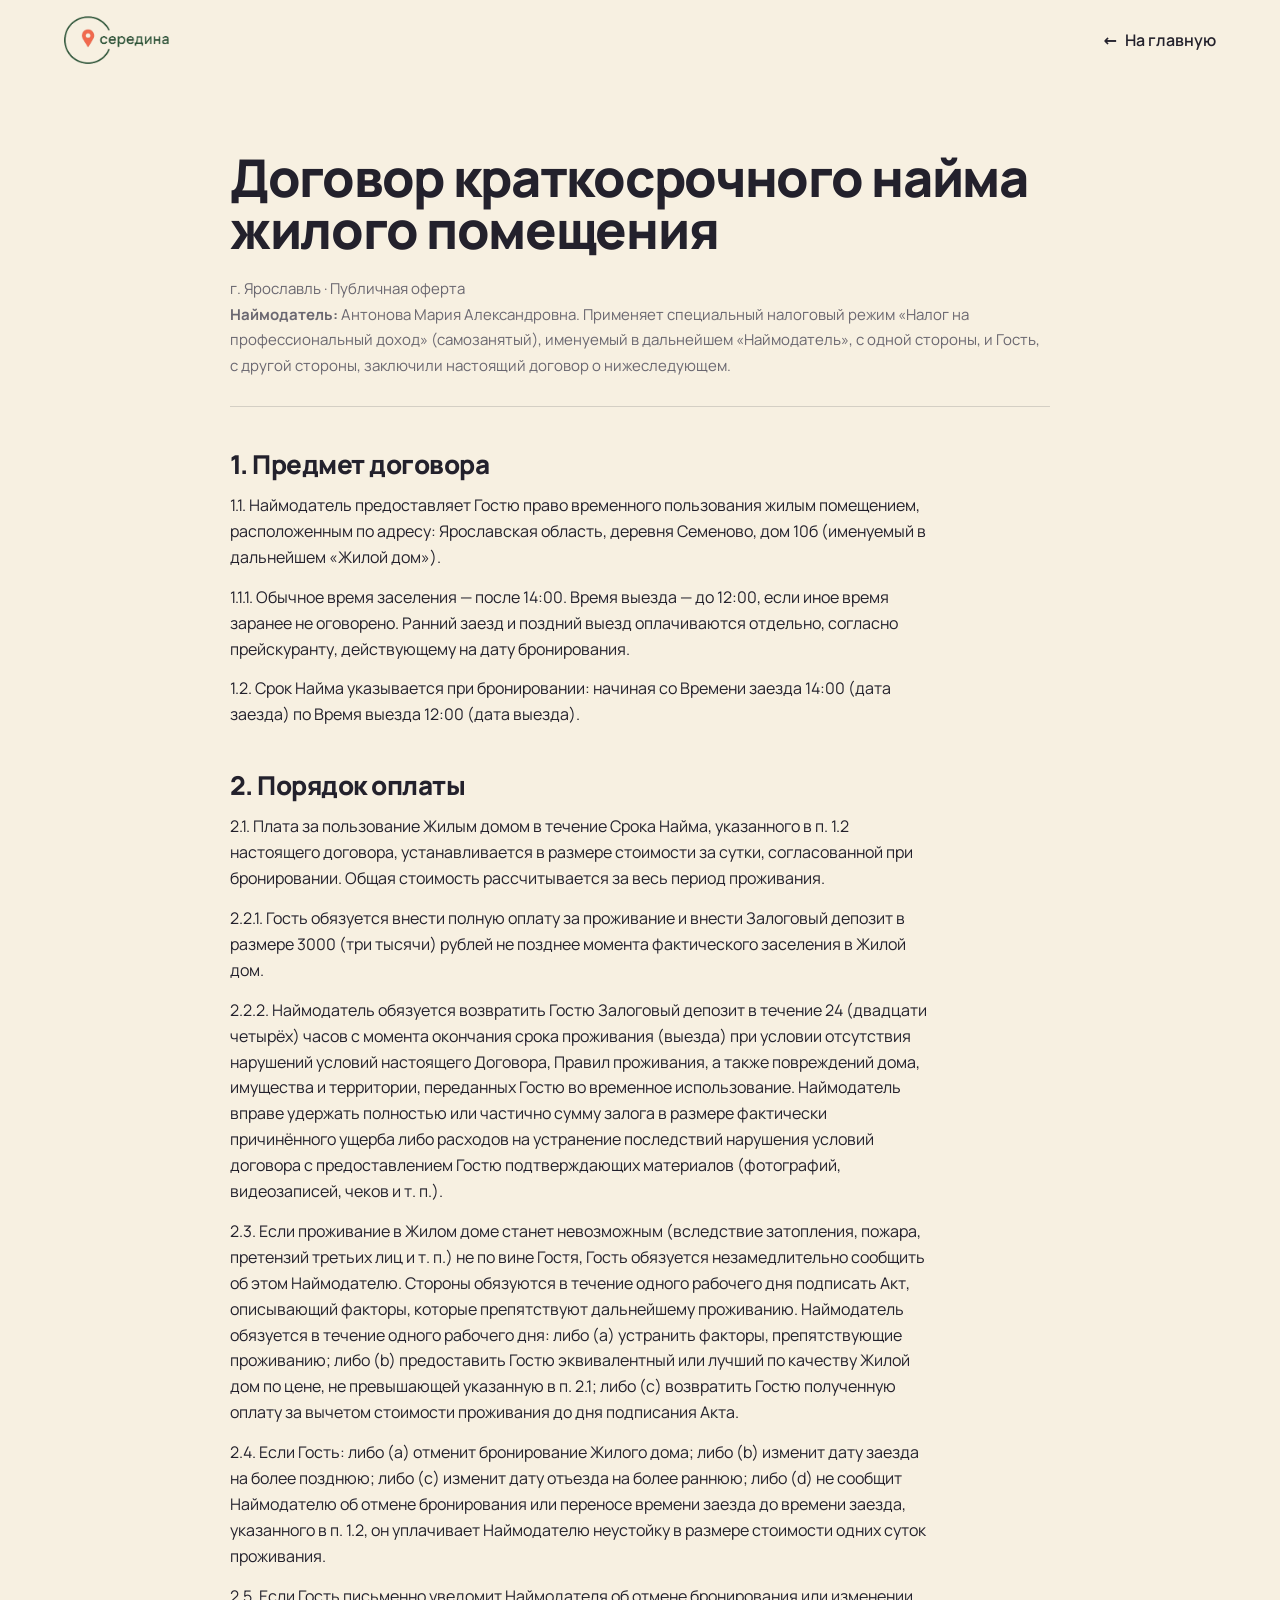
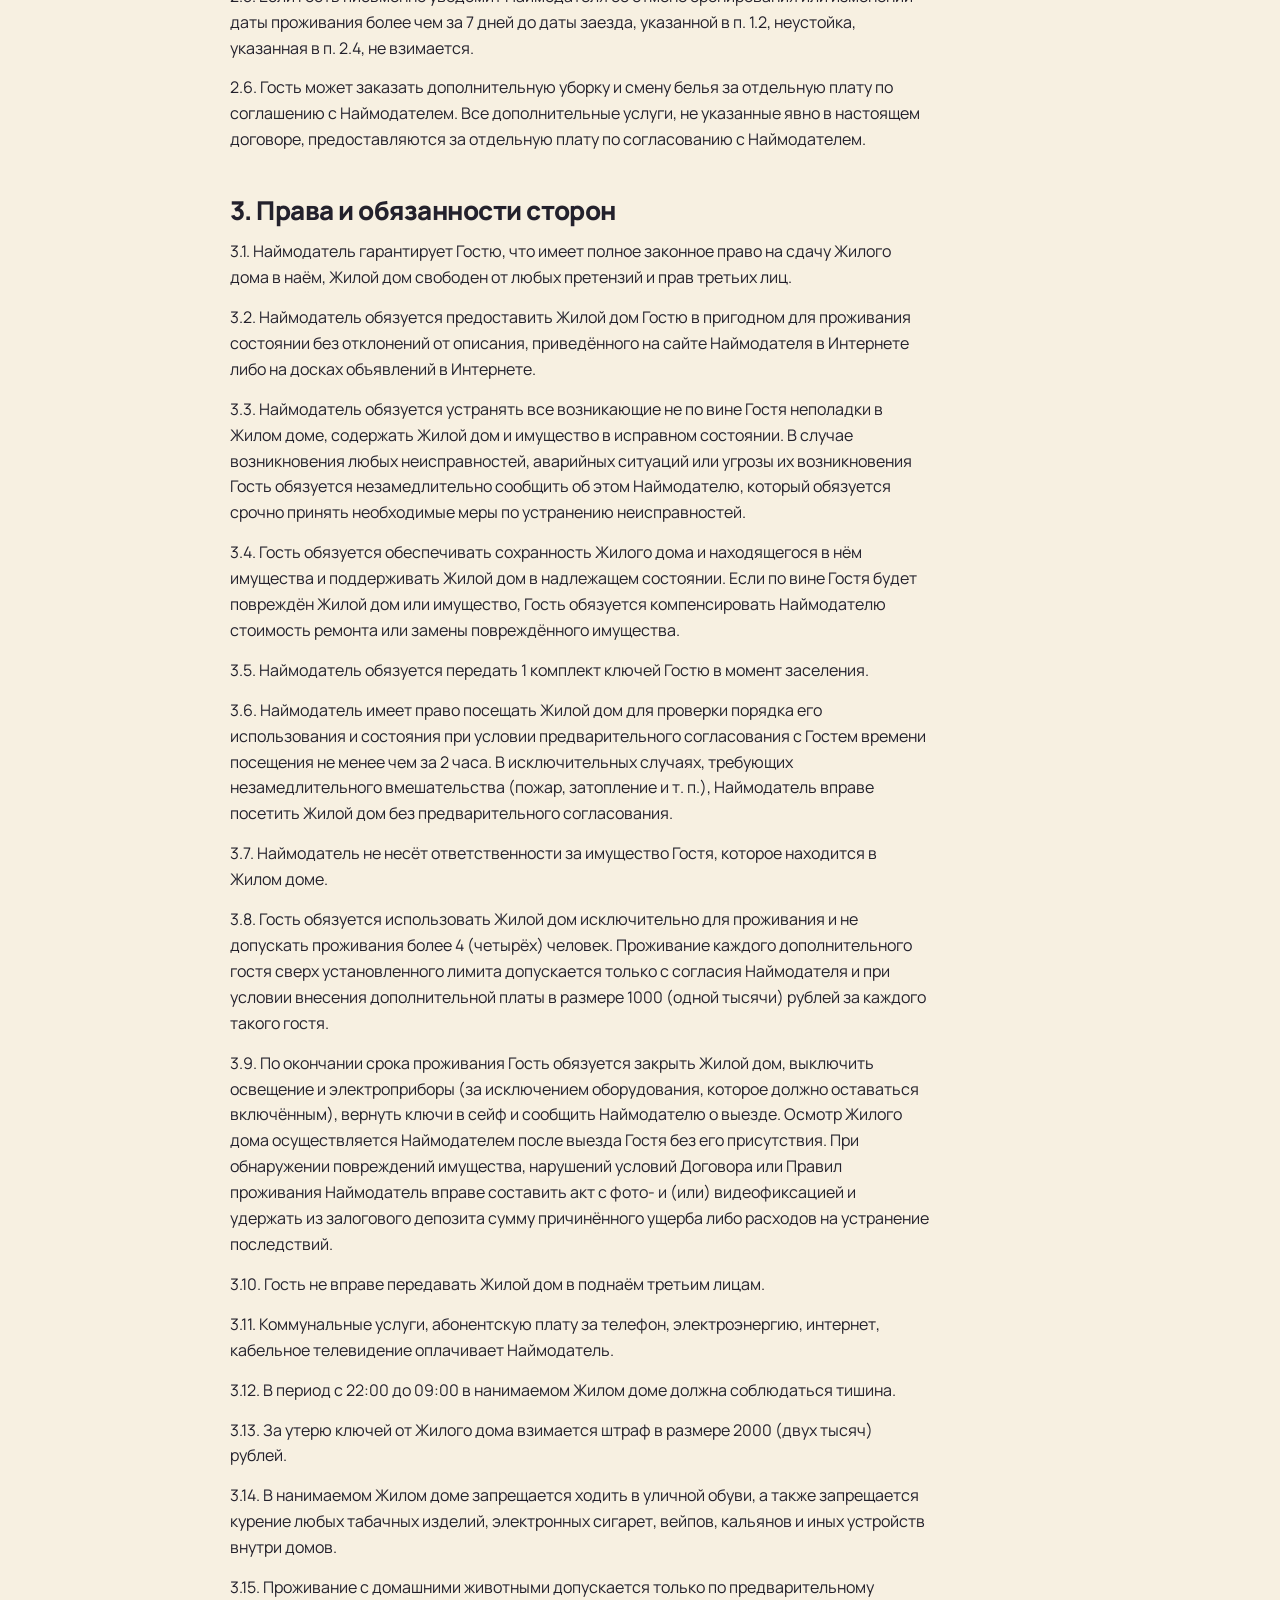
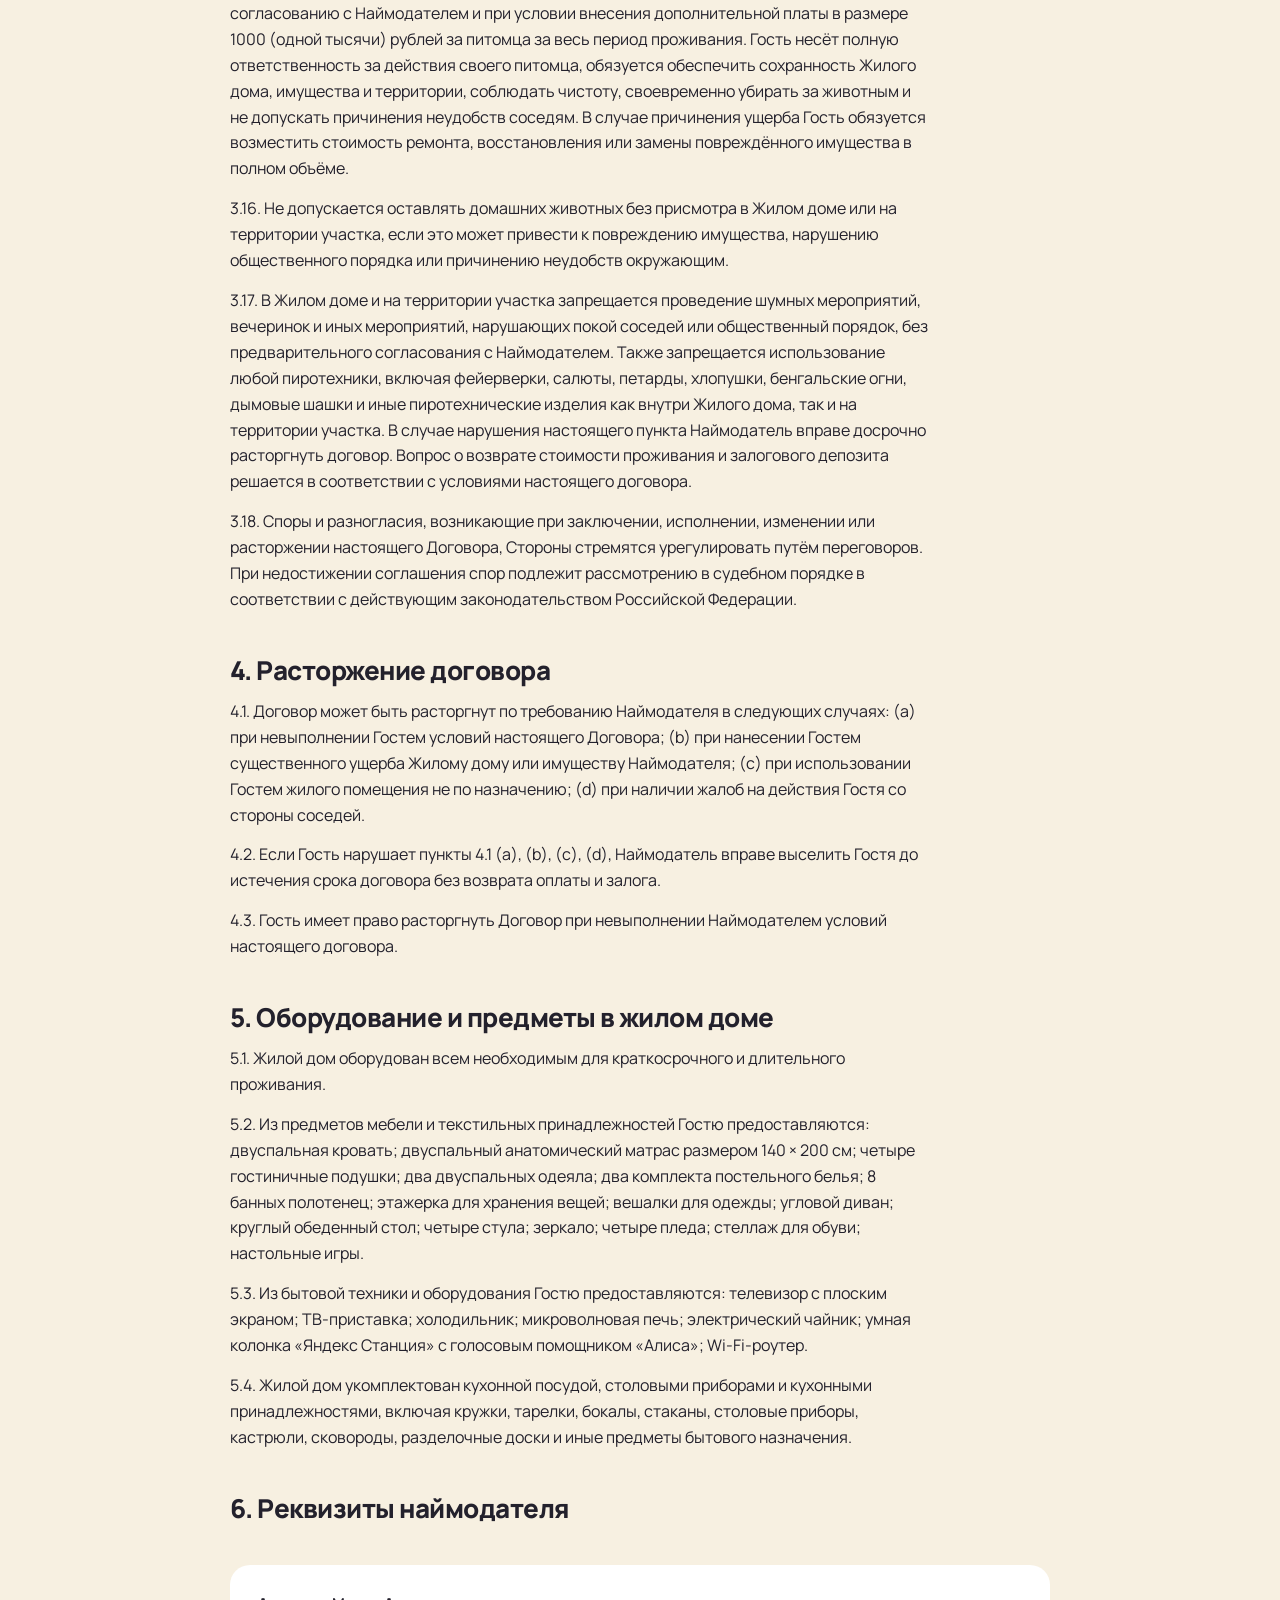
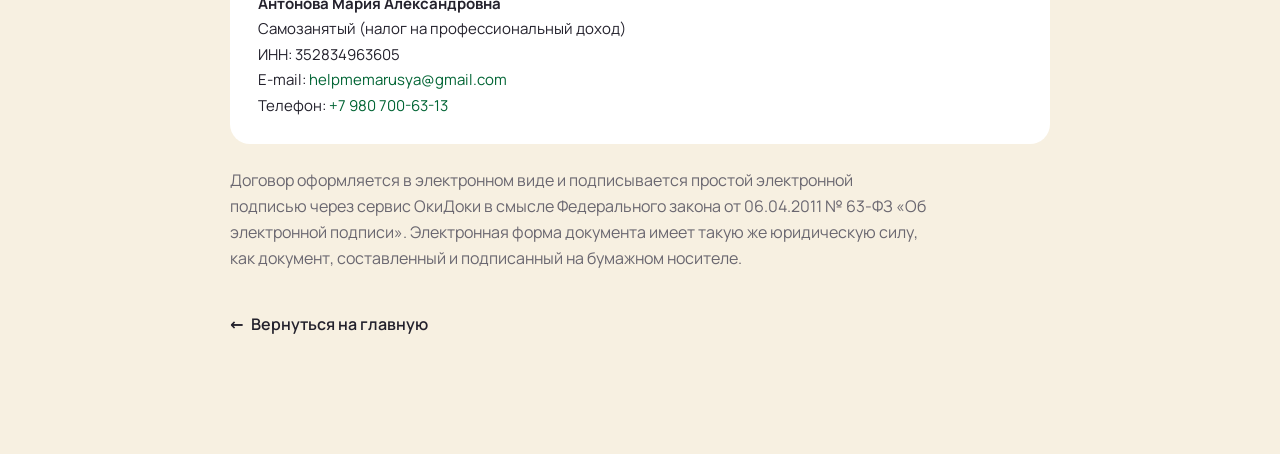
==== oferta.html @ 304ade1e "Новогодний раздел + осенние фото (ветка, без деплоя) - section#novyi-god после #territoriya: гирлянд" ====
<!doctype html>
<html lang="ru">
<head>
<meta charset="utf-8">
<meta name="viewport" content="width=device-width, initial-scale=1">
<title>Договор оферты — Середина</title>
<meta name="description" content="Договор краткосрочного найма жилого помещения «Середина», деревня Семёново.">
<link rel="canonical" href="https://seredina76.ru/oferta.html">
<meta property="og:type" content="website">
<meta property="og:site_name" content="Середина">
<meta property="og:title" content="Договор оферты — Середина">
<meta property="og:description" content="Договор краткосрочного найма жилого помещения «Середина», деревня Семёново.">
<meta property="og:url" content="https://seredina76.ru/oferta.html">
<meta property="og:image" content="https://seredina76.ru/assets/og-cover.jpg">
<meta property="og:image:width" content="1200">
<meta property="og:image:height" content="630">
<link rel="icon" href="assets/logos/logo.png">
<link rel="stylesheet" href="site.css?v=19">
<style>
  .doc-header{position:sticky;top:0;z-index:20;background:rgba(247,240,225,.86);backdrop-filter:blur(10px);-webkit-backdrop-filter:blur(10px)}
  .doc-header .nav{padding:16px 0}
  .doc-header .logo{height:48px;width:auto}
  .doc-wrap{max-width:820px;margin:0 auto;padding:clamp(32px,6vw,72px) 0 clamp(64px,8vw,110px)}
  .doc h1{font-size:clamp(30px,4.4vw,52px);margin-bottom:20px}
  .doc .doc-meta{font-size:15px;color:var(--charcoal-soft);line-height:1.7;margin-bottom:40px;padding-bottom:28px;border-bottom:1px solid var(--line)}
  .doc h2{font-family:var(--font-head);font-weight:800;font-size:clamp(20px,2.2vw,26px);letter-spacing:-.02em;margin:44px 0 16px}
  .doc p{font-size:16px;line-height:1.62;color:var(--charcoal);margin-bottom:14px;max-width:70ch}
  .doc p.i{color:var(--charcoal-soft)}
  .doc .req{margin-top:44px;padding:26px 28px;background:var(--snow);border-radius:var(--r-card);font-size:15px;line-height:1.7}
  .doc .req b{font-weight:700}
  .back{display:inline-flex;align-items:center;gap:8px;font-weight:600;color:var(--charcoal)}
</style>
<!-- Yandex.Metrika counter -->
<script type="text/javascript">
    (function(m,e,t,r,i,k,a){
        m[i]=m[i]||function(){(m[i].a=m[i].a||[]).push(arguments)};
        m[i].l=1*new Date();
        for (var j = 0; j < document.scripts.length; j++) {if (document.scripts[j].src === r) { return; }}
        k=e.createElement(t),a=e.getElementsByTagName(t)[0],k.async=1,k.src=r,a.parentNode.insertBefore(k,a)
    })(window, document,'script','https://mc.yandex.ru/metrika/tag.js?id=111608312', 'ym');

    ym(111608312, 'init', {ssr:true, webvisor:true, clickmap:true, ecommerce:"dataLayer", referrer: document.referrer, url: location.href, accurateTrackBounce:true, trackLinks:true});
</script>
<noscript><div><img src="https://mc.yandex.ru/watch/111608312" style="position:absolute; left:-9999px;" alt=""></div></noscript>
<!-- /Yandex.Metrika counter -->
</head>
<body>

<header class="doc-header">
  <div class="container">
    <nav class="nav">
      <a href="index.html" aria-label="Середина"><img class="logo" src="assets/logos/logo-mark.png" alt="Середина"></a>
      <a class="back" href="index.html"><span aria-hidden="true">←</span> На главную</a>
    </nav>
  </div>
</header>

<main class="container">
  <article class="doc doc-wrap">
    <h1>Договор краткосрочного найма жилого помещения</h1>
    <div class="doc-meta">
      г. Ярославль · Публичная оферта<br>
      <b>Наймодатель:</b> Антонова Мария Александровна. Применяет специальный налоговый режим «Налог на профессиональный доход» (самозанятый), именуемый в дальнейшем «Наймодатель», с одной стороны, и Гость, с другой стороны, заключили настоящий договор о нижеследующем.
    </div>

    <h2>1. Предмет договора</h2>
    <p>1.1. Наймодатель предоставляет Гостю право временного пользования жилым помещением, расположенным по адресу: Ярославская область, деревня Семеново, дом 10б (именуемый в дальнейшем «Жилой дом»).</p>
    <p>1.1.1. Обычное время заселения — после 14:00. Время выезда — до 12:00, если иное время заранее не оговорено. Ранний заезд и поздний выезд оплачиваются отдельно, согласно прейскуранту, действующему на дату бронирования.</p>
    <p>1.2. Срок Найма указывается при бронировании: начиная со Времени заезда 14:00 (дата заезда) по Время выезда 12:00 (дата выезда).</p>

    <h2>2. Порядок оплаты</h2>
    <p>2.1. Плата за пользование Жилым домом в течение Срока Найма, указанного в п. 1.2 настоящего договора, устанавливается в размере стоимости за сутки, согласованной при бронировании. Общая стоимость рассчитывается за весь период проживания.</p>
    <p>2.2.1. Гость обязуется внести полную оплату за проживание и внести Залоговый депозит в размере 3000 (три тысячи) рублей не позднее момента фактического заселения в Жилой дом.</p>
    <p>2.2.2. Наймодатель обязуется возвратить Гостю Залоговый депозит в течение 24 (двадцати четырёх) часов с момента окончания срока проживания (выезда) при условии отсутствия нарушений условий настоящего Договора, Правил проживания, а также повреждений дома, имущества и территории, переданных Гостю во временное использование. Наймодатель вправе удержать полностью или частично сумму залога в размере фактически причинённого ущерба либо расходов на устранение последствий нарушения условий договора с предоставлением Гостю подтверждающих материалов (фотографий, видеозаписей, чеков и т. п.).</p>
    <p>2.3. Если проживание в Жилом доме станет невозможным (вследствие затопления, пожара, претензий третьих лиц и т. п.) не по вине Гостя, Гость обязуется незамедлительно сообщить об этом Наймодателю. Стороны обязуются в течение одного рабочего дня подписать Акт, описывающий факторы, которые препятствуют дальнейшему проживанию. Наймодатель обязуется в течение одного рабочего дня: либо (a) устранить факторы, препятствующие проживанию; либо (b) предоставить Гостю эквивалентный или лучший по качеству Жилой дом по цене, не превышающей указанную в п. 2.1; либо (c) возвратить Гостю полученную оплату за вычетом стоимости проживания до дня подписания Акта.</p>
    <p>2.4. Если Гость: либо (a) отменит бронирование Жилого дома; либо (b) изменит дату заезда на более позднюю; либо (c) изменит дату отъезда на более раннюю; либо (d) не сообщит Наймодателю об отмене бронирования или переносе времени заезда до времени заезда, указанного в п. 1.2, он уплачивает Наймодателю неустойку в размере стоимости одних суток проживания.</p>
    <p>2.5. Если Гость письменно уведомит Наймодателя об отмене бронирования или изменении даты проживания более чем за 7 дней до даты заезда, указанной в п. 1.2, неустойка, указанная в п. 2.4, не взимается.</p>
    <p>2.6. Гость может заказать дополнительную уборку и смену белья за отдельную плату по соглашению с Наймодателем. Все дополнительные услуги, не указанные явно в настоящем договоре, предоставляются за отдельную плату по согласованию с Наймодателем.</p>

    <h2>3. Права и обязанности сторон</h2>
    <p>3.1. Наймодатель гарантирует Гостю, что имеет полное законное право на сдачу Жилого дома в наём, Жилой дом свободен от любых претензий и прав третьих лиц.</p>
    <p>3.2. Наймодатель обязуется предоставить Жилой дом Гостю в пригодном для проживания состоянии без отклонений от описания, приведённого на сайте Наймодателя в Интернете либо на досках объявлений в Интернете.</p>
    <p>3.3. Наймодатель обязуется устранять все возникающие не по вине Гостя неполадки в Жилом доме, содержать Жилой дом и имущество в исправном состоянии. В случае возникновения любых неисправностей, аварийных ситуаций или угрозы их возникновения Гость обязуется незамедлительно сообщить об этом Наймодателю, который обязуется срочно принять необходимые меры по устранению неисправностей.</p>
    <p>3.4. Гость обязуется обеспечивать сохранность Жилого дома и находящегося в нём имущества и поддерживать Жилой дом в надлежащем состоянии. Если по вине Гостя будет повреждён Жилой дом или имущество, Гость обязуется компенсировать Наймодателю стоимость ремонта или замены повреждённого имущества.</p>
    <p>3.5. Наймодатель обязуется передать 1 комплект ключей Гостю в момент заселения.</p>
    <p>3.6. Наймодатель имеет право посещать Жилой дом для проверки порядка его использования и состояния при условии предварительного согласования с Гостем времени посещения не менее чем за 2 часа. В исключительных случаях, требующих незамедлительного вмешательства (пожар, затопление и т. п.), Наймодатель вправе посетить Жилой дом без предварительного согласования.</p>
    <p>3.7. Наймодатель не несёт ответственности за имущество Гостя, которое находится в Жилом доме.</p>
    <p>3.8. Гость обязуется использовать Жилой дом исключительно для проживания и не допускать проживания более 4 (четырёх) человек. Проживание каждого дополнительного гостя сверх установленного лимита допускается только с согласия Наймодателя и при условии внесения дополнительной платы в размере 1000 (одной тысячи) рублей за каждого такого гостя.</p>
    <p>3.9. По окончании срока проживания Гость обязуется закрыть Жилой дом, выключить освещение и электроприборы (за исключением оборудования, которое должно оставаться включённым), вернуть ключи в сейф и сообщить Наймодателю о выезде. Осмотр Жилого дома осуществляется Наймодателем после выезда Гостя без его присутствия. При обнаружении повреждений имущества, нарушений условий Договора или Правил проживания Наймодатель вправе составить акт с фото- и (или) видеофиксацией и удержать из залогового депозита сумму причинённого ущерба либо расходов на устранение последствий.</p>
    <p>3.10. Гость не вправе передавать Жилой дом в поднаём третьим лицам.</p>
    <p>3.11. Коммунальные услуги, абонентскую плату за телефон, электроэнергию, интернет, кабельное телевидение оплачивает Наймодатель.</p>
    <p>3.12. В период с 22:00 до 09:00 в нанимаемом Жилом доме должна соблюдаться тишина.</p>
    <p>3.13. За утерю ключей от Жилого дома взимается штраф в размере 2000 (двух тысяч) рублей.</p>
    <p>3.14. В нанимаемом Жилом доме запрещается ходить в уличной обуви, а также запрещается курение любых табачных изделий, электронных сигарет, вейпов, кальянов и иных устройств внутри домов.</p>
    <p>3.15. Проживание с домашними животными допускается только по предварительному согласованию с Наймодателем и при условии внесения дополнительной платы в размере 1000 (одной тысячи) рублей за питомца за весь период проживания. Гость несёт полную ответственность за действия своего питомца, обязуется обеспечить сохранность Жилого дома, имущества и территории, соблюдать чистоту, своевременно убирать за животным и не допускать причинения неудобств соседям. В случае причинения ущерба Гость обязуется возместить стоимость ремонта, восстановления или замены повреждённого имущества в полном объёме.</p>
    <p>3.16. Не допускается оставлять домашних животных без присмотра в Жилом доме или на территории участка, если это может привести к повреждению имущества, нарушению общественного порядка или причинению неудобств окружающим.</p>
    <p>3.17. В Жилом доме и на территории участка запрещается проведение шумных мероприятий, вечеринок и иных мероприятий, нарушающих покой соседей или общественный порядок, без предварительного согласования с Наймодателем. Также запрещается использование любой пиротехники, включая фейерверки, салюты, петарды, хлопушки, бенгальские огни, дымовые шашки и иные пиротехнические изделия как внутри Жилого дома, так и на территории участка. В случае нарушения настоящего пункта Наймодатель вправе досрочно расторгнуть договор. Вопрос о возврате стоимости проживания и залогового депозита решается в соответствии с условиями настоящего договора.</p>
    <p>3.18. Споры и разногласия, возникающие при заключении, исполнении, изменении или расторжении настоящего Договора, Стороны стремятся урегулировать путём переговоров. При недостижении соглашения спор подлежит рассмотрению в судебном порядке в соответствии с действующим законодательством Российской Федерации.</p>

    <h2>4. Расторжение договора</h2>
    <p>4.1. Договор может быть расторгнут по требованию Наймодателя в следующих случаях: (a) при невыполнении Гостем условий настоящего Договора; (b) при нанесении Гостем существенного ущерба Жилому дому или имуществу Наймодателя; (c) при использовании Гостем жилого помещения не по назначению; (d) при наличии жалоб на действия Гостя со стороны соседей.</p>
    <p>4.2. Если Гость нарушает пункты 4.1 (a), (b), (c), (d), Наймодатель вправе выселить Гостя до истечения срока договора без возврата оплаты и залога.</p>
    <p>4.3. Гость имеет право расторгнуть Договор при невыполнении Наймодателем условий настоящего договора.</p>

    <h2>5. Оборудование и предметы в жилом доме</h2>
    <p>5.1. Жилой дом оборудован всем необходимым для краткосрочного и длительного проживания.</p>
    <p>5.2. Из предметов мебели и текстильных принадлежностей Гостю предоставляются: двуспальная кровать; двуспальный анатомический матрас размером 140 × 200 см; четыре гостиничные подушки; два двуспальных одеяла; два комплекта постельного белья; 8 банных полотенец; этажерка для хранения вещей; вешалки для одежды; угловой диван; круглый обеденный стол; четыре стула; зеркало; четыре пледа; стеллаж для обуви; настольные игры.</p>
    <p>5.3. Из бытовой техники и оборудования Гостю предоставляются: телевизор с плоским экраном; ТВ-приставка; холодильник; микроволновая печь; электрический чайник; умная колонка «Яндекс Станция» с голосовым помощником «Алиса»; Wi-Fi-роутер.</p>
    <p>5.4. Жилой дом укомплектован кухонной посудой, столовыми приборами и кухонными принадлежностями, включая кружки, тарелки, бокалы, стаканы, столовые приборы, кастрюли, сковороды, разделочные доски и иные предметы бытового назначения.</p>

    <h2>6. Реквизиты наймодателя</h2>
    <div class="req">
      <b>Антонова Мария Александровна</b><br>
      Самозанятый (налог на профессиональный доход)<br>
      ИНН: 352834963605<br>
      E-mail: <a href="mailto:helpmemarusya@gmail.com">helpmemarusya@gmail.com</a><br>
      Телефон: <a href="tel:+79807006313">+7 980 700-63-13</a>
    </div>
    <p class="i" style="margin-top:24px">Договор оформляется в электронном виде и подписывается простой электронной подписью через сервис ОкиДоки в смысле Федерального закона от 06.04.2011 № 63-ФЗ «Об электронной подписи». Электронная форма документа имеет такую же юридическую силу, как документ, составленный и подписанный на бумажном носителе.</p>

    <p style="margin-top:40px"><a class="back" href="index.html"><span aria-hidden="true">←</span> Вернуться на главную</a></p>
  </article>
</main>

</body>
</html>
---- site.css ----
/* Self-hosted Manrope (Google Fonts) — offline, RF-friendly */
@font-face{font-family:'Manrope';font-style:normal;font-weight:300;font-display:swap;src:url(assets/fonts/manrope-300-cyrillic-ext.woff2) format('woff2');unicode-range:U+0460-052F, U+1C80-1C8A, U+20B4, U+2DE0-2DFF, U+A640-A69F, U+FE2E-FE2F;}
@font-face{font-family:'Manrope';font-style:normal;font-weight:300;font-display:swap;src:url(assets/fonts/manrope-300-cyrillic.woff2) format('woff2');unicode-range:U+0301, U+0400-045F, U+0490-0491, U+04B0-04B1, U+2116;}
@font-face{font-family:'Manrope';font-style:normal;font-weight:300;font-display:swap;src:url(assets/fonts/manrope-300-latin.woff2) format('woff2');unicode-range:U+0000-00FF, U+0131, U+0152-0153, U+02BB-02BC, U+02C6, U+02DA, U+02DC, U+0304, U+0308, U+0329, U+2000-206F, U+20AC, U+2122, U+2191, U+2193, U+2212, U+2215, U+FEFF, U+FFFD;}
@font-face{font-family:'Manrope';font-style:normal;font-weight:400;font-display:swap;src:url(assets/fonts/manrope-400-cyrillic-ext.woff2) format('woff2');unicode-range:U+0460-052F, U+1C80-1C8A, U+20B4, U+2DE0-2DFF, U+A640-A69F, U+FE2E-FE2F;}
@font-face{font-family:'Manrope';font-style:normal;font-weight:400;font-display:swap;src:url(assets/fonts/manrope-400-cyrillic.woff2) format('woff2');unicode-range:U+0301, U+0400-045F, U+0490-0491, U+04B0-04B1, U+2116;}
@font-face{font-family:'Manrope';font-style:normal;font-weight:400;font-display:swap;src:url(assets/fonts/manrope-400-latin.woff2) format('woff2');unicode-range:U+0000-00FF, U+0131, U+0152-0153, U+02BB-02BC, U+02C6, U+02DA, U+02DC, U+0304, U+0308, U+0329, U+2000-206F, U+20AC, U+2122, U+2191, U+2193, U+2212, U+2215, U+FEFF, U+FFFD;}
@font-face{font-family:'Manrope';font-style:normal;font-weight:500;font-display:swap;src:url(assets/fonts/manrope-500-cyrillic-ext.woff2) format('woff2');unicode-range:U+0460-052F, U+1C80-1C8A, U+20B4, U+2DE0-2DFF, U+A640-A69F, U+FE2E-FE2F;}
@font-face{font-family:'Manrope';font-style:normal;font-weight:500;font-display:swap;src:url(assets/fonts/manrope-500-cyrillic.woff2) format('woff2');unicode-range:U+0301, U+0400-045F, U+0490-0491, U+04B0-04B1, U+2116;}
@font-face{font-family:'Manrope';font-style:normal;font-weight:500;font-display:swap;src:url(assets/fonts/manrope-500-latin.woff2) format('woff2');unicode-range:U+0000-00FF, U+0131, U+0152-0153, U+02BB-02BC, U+02C6, U+02DA, U+02DC, U+0304, U+0308, U+0329, U+2000-206F, U+20AC, U+2122, U+2191, U+2193, U+2212, U+2215, U+FEFF, U+FFFD;}
@font-face{font-family:'Manrope';font-style:normal;font-weight:600;font-display:swap;src:url(assets/fonts/manrope-600-cyrillic-ext.woff2) format('woff2');unicode-range:U+0460-052F, U+1C80-1C8A, U+20B4, U+2DE0-2DFF, U+A640-A69F, U+FE2E-FE2F;}
@font-face{font-family:'Manrope';font-style:normal;font-weight:600;font-display:swap;src:url(assets/fonts/manrope-600-cyrillic.woff2) format('woff2');unicode-range:U+0301, U+0400-045F, U+0490-0491, U+04B0-04B1, U+2116;}
@font-face{font-family:'Manrope';font-style:normal;font-weight:600;font-display:swap;src:url(assets/fonts/manrope-600-latin.woff2) format('woff2');unicode-range:U+0000-00FF, U+0131, U+0152-0153, U+02BB-02BC, U+02C6, U+02DA, U+02DC, U+0304, U+0308, U+0329, U+2000-206F, U+20AC, U+2122, U+2191, U+2193, U+2212, U+2215, U+FEFF, U+FFFD;}
@font-face{font-family:'Manrope';font-style:normal;font-weight:700;font-display:swap;src:url(assets/fonts/manrope-700-cyrillic-ext.woff2) format('woff2');unicode-range:U+0460-052F, U+1C80-1C8A, U+20B4, U+2DE0-2DFF, U+A640-A69F, U+FE2E-FE2F;}
@font-face{font-family:'Manrope';font-style:normal;font-weight:700;font-display:swap;src:url(assets/fonts/manrope-700-cyrillic.woff2) format('woff2');unicode-range:U+0301, U+0400-045F, U+0490-0491, U+04B0-04B1, U+2116;}
@font-face{font-family:'Manrope';font-style:normal;font-weight:700;font-display:swap;src:url(assets/fonts/manrope-700-latin.woff2) format('woff2');unicode-range:U+0000-00FF, U+0131, U+0152-0153, U+02BB-02BC, U+02C6, U+02DA, U+02DC, U+0304, U+0308, U+0329, U+2000-206F, U+20AC, U+2122, U+2191, U+2193, U+2212, U+2215, U+FEFF, U+FFFD;}
@font-face{font-family:'Manrope';font-style:normal;font-weight:800;font-display:swap;src:url(assets/fonts/manrope-800-cyrillic-ext.woff2) format('woff2');unicode-range:U+0460-052F, U+1C80-1C8A, U+20B4, U+2DE0-2DFF, U+A640-A69F, U+FE2E-FE2F;}
@font-face{font-family:'Manrope';font-style:normal;font-weight:800;font-display:swap;src:url(assets/fonts/manrope-800-cyrillic.woff2) format('woff2');unicode-range:U+0301, U+0400-045F, U+0490-0491, U+04B0-04B1, U+2116;}
@font-face{font-family:'Manrope';font-style:normal;font-weight:800;font-display:swap;src:url(assets/fonts/manrope-800-latin.woff2) format('woff2');unicode-range:U+0000-00FF, U+0131, U+0152-0153, U+02BB-02BC, U+02C6, U+02DA, U+02DC, U+0304, U+0308, U+0329, U+2000-206F, U+20AC, U+2122, U+2191, U+2193, U+2212, U+2215, U+FEFF, U+FFFD;}

/* «Середина» — site styles. Warm editorial cabin journal.
   Single typeface: Manrope (neo-grotesque, Cyrillic), self-hosted above as
   @font-face (no external font CDN — works offline and in RF). Weight 800 is
   the voice for headings; 300 for leads; 400+ for labels and body. */

:root{
  --paper:#f7f0e1; --paper-2:#efe7d3; --snow:#ffffff;
  --charcoal:#23212c; --charcoal-soft:#6a6770;
  --pine:#006434; --pine-dark:#004d28;
  --marigold:#fcbd1c; --marigold-dark:#e9ac10;
  --sky:#a6dfff; --ember:#dd5000; --ember-dark:#c24500;
  --coral:#e8663f; /* logo pin accent */
  --line:rgba(35,33,44,.16); --line-2:rgba(35,33,44,.32);
  --r-chip:12px; --r-card:20px; --r-hero:40px; --r-pill:999px;
  --gutter:clamp(20px,5vw,64px); --maxw:1280px;
  --font-head:'Manrope',system-ui,-apple-system,sans-serif;
  --font-body:'Manrope',system-ui,-apple-system,sans-serif;
  --ease:cubic-bezier(.22,.61,.36,1);
}
*{margin:0;padding:0;box-sizing:border-box}
html{scroll-behavior:smooth}
body{background:var(--paper);color:var(--charcoal);font-family:var(--font-body);font-weight:400;line-height:1.5;-webkit-font-smoothing:antialiased;overflow-x:hidden}
img{display:block;max-width:100%}
[id]{scroll-margin-top:92px}
a{color:var(--pine);text-decoration:none}
a:hover{text-decoration:underline;text-underline-offset:4px}
.container{max-width:var(--maxw);margin:0 auto;padding-inline:var(--gutter)}
section{position:relative}

/* ---- Type ---- */
h1,h2,h3{font-family:var(--font-head);font-weight:800;line-height:1;letter-spacing:-.025em;color:var(--charcoal)}
.h-hero{font-size:clamp(50px,8.5vw,116px);line-height:.95;letter-spacing:-.03em}
.h2{font-size:clamp(30px,4.4vw,58px);letter-spacing:-.025em}
.h3{font-size:clamp(21px,2.2vw,30px);font-weight:400;line-height:1.06;letter-spacing:-.02em}
.lead{font-size:clamp(18px,2vw,24px);font-weight:300;line-height:1.32;letter-spacing:-.01em;color:var(--charcoal);max-width:44ch}
.body{font-size:clamp(16px,1.15vw,18px);font-weight:400;line-height:1.55;color:var(--charcoal)}
.muted{color:var(--charcoal-soft)}
.pine{color:var(--pine)}
.eyebrow{font-family:var(--font-body);font-size:13px;font-weight:600;letter-spacing:.12em;text-transform:uppercase;color:var(--charcoal-soft)}

/* ---- Buttons ---- */
.btn{display:inline-flex;align-items:center;gap:10px;font-family:var(--font-body);font-weight:600;font-size:16px;line-height:1;border:none;border-radius:var(--r-pill);padding:15px 26px;cursor:pointer;transition:background var(--ease) .18s,transform var(--ease) .12s,color var(--ease) .18s;white-space:nowrap;text-decoration:none}
.btn:hover{text-decoration:none}
.btn:active{transform:scale(.97)}
.btn-dark{background:var(--charcoal);color:var(--snow)}
.btn-dark:hover{background:#33313d}
.btn-ghost{background:transparent;color:var(--charcoal);border:1.5px solid var(--line-2);padding:13px 24px}
.btn-ghost:hover{background:var(--charcoal);color:var(--snow);border-color:var(--charcoal)}
.btn .arw{transition:transform var(--ease) .2s}
.btn:hover .arw{transform:translateX(3px)}

/* ---- Announcement bar ---- */
.topbar{position:relative;z-index:40}
.announce{background:var(--sky);color:var(--charcoal);font-size:14px;display:flex;align-items:center;justify-content:center;gap:18px;padding:11px 48px;position:relative;text-align:center;min-height:42px}
.announce a.cta{color:var(--ember);font-weight:700;display:inline-flex;align-items:center;gap:6px}
.announce .x{position:absolute;right:16px;top:50%;transform:translateY(-50%);background:none;border:none;cursor:pointer;font-size:18px;color:var(--charcoal);line-height:1}
.announce.hide{display:none}
/* On phones keep the strip to one short line */
@media(max-width:600px){.announce .annc-more{display:none}}

/* ---- Nav ---- */
.site-header:has(.nav.open){z-index:90}
.site-header{position:relative;left:0;right:0;z-index:55;transition:transform .42s var(--ease),background .3s var(--ease)}
.site-header.nav-fixed{position:fixed;top:0}
.site-header.nav-hidden{transform:translateY(-130%)}
.site-header.nav-solid{background:var(--paper);box-shadow:0 10px 30px -20px rgba(35,33,44,.55)}
.nav{position:relative;display:flex;align-items:center;justify-content:space-between;gap:32px;padding:20px 0}
@media(min-width:961px){
  .site-header.nav-solid .nav-links{background:var(--snow);border-radius:var(--r-pill);padding:13px 30px;box-shadow:0 10px 30px -16px rgba(35,33,44,.45)}
}
.nav .logo{height:clamp(46px,4.8vw,56px);width:auto}
.nav-links{display:flex;align-items:center;gap:28px}
.nav-links a{color:var(--charcoal);font-size:16px;font-weight:500}
.nav-links a:hover{text-decoration:underline;text-underline-offset:6px}
.nav-actions{display:flex;align-items:center;gap:14px}
.burger{display:none;background:none;border:none;cursor:pointer;flex-direction:column;gap:5px;padding:6px}
.burger span{width:24px;height:2px;background:var(--charcoal);border-radius:2px;transition:.2s}

/* ---- Hero ---- */
.hero{padding-top:clamp(24px,4vw,52px);padding-bottom:clamp(44px,5vw,84px);position:relative}
.hero-head{max-width:16ch}
.hero-sub{margin-top:26px}
@media(max-width:600px){.hero-sub br{display:none}}
.hero-media{margin-top:clamp(44px,5.5vw,72px);display:grid;grid-template-columns:1.55fr 1fr;gap:clamp(44px,5.5vw,72px);align-items:stretch}
.hero-media .frame{position:relative;border-radius:clamp(44px,6vw,80px) 0 0 0;overflow:hidden}
.hero-media .frame.tall{aspect-ratio:3/2;align-self:start;position:sticky;top:clamp(88px,12vh,132px)}
.hero-media .frame.short{aspect-ratio:2/3}
.hero-media .frame.short img{height:100%;object-position:center center}
.hero-media .frame img{width:100%;height:100%;object-fit:cover;display:block}

/* ---- Section rhythm ---- */
.band{padding-block:clamp(80px,10vw,150px)}
.band-tight{padding-block:clamp(64px,8vw,110px)}
.sec-head{max-width:920px;margin-bottom:clamp(40px,5vw,72px)}
.sec-head .eyebrow{margin-bottom:18px}
.sec-head.split{max-width:none;display:grid;grid-template-columns:1.05fr .95fr;gap:clamp(28px,5vw,80px);align-items:end}
.sec-head.split .sh-l{min-width:0}
.sec-head.split .lead{max-width:none;margin-top:0}
@media(max-width:860px){.sec-head.split{grid-template-columns:1fr;gap:18px;align-items:start}}

/* ---- Plot (dom) cards — stacked alternating rows ---- */
.plots{display:flex;flex-direction:column;gap:clamp(44px,6vw,84px)}
.plot{display:grid;grid-template-columns:1fr 1fr;gap:clamp(28px,4vw,60px);align-items:center}
.plot:nth-child(even) .plot-media{order:2}
.plot-media .frame{position:relative;border-radius:var(--r-hero);overflow:hidden;aspect-ratio:4/3}
.plot-content{display:flex;flex-direction:column;gap:14px;min-width:0}
.plot-name{font-family:var(--font-head);font-weight:800;font-size:clamp(32px,4vw,56px);letter-spacing:-.03em;line-height:1}
.plot-tagline{font-weight:300;font-size:clamp(18px,1.5vw,22px);color:var(--charcoal-soft);letter-spacing:-.01em}
.plot-meta{display:flex;flex-wrap:wrap;gap:12px 26px;margin-top:2px}
.pm-item{display:inline-flex;align-items:center;gap:9px;font-size:clamp(15px,1.2vw,17px);font-weight:500;letter-spacing:-.01em;color:var(--charcoal)}
.pm-item svg{width:24px;height:24px;color:var(--pine);flex:0 0 auto}
.plot-details{max-height:0;overflow:hidden;opacity:0;transition:max-height .5s var(--ease),opacity .35s var(--ease)}
.plot.open .plot-details{max-height:600px;opacity:1;margin-top:2px}
.plot-details{display:flex;flex-direction:column;gap:14px}
.plot-details .body{max-width:52ch}
.plot-actions{display:flex;gap:12px;flex-wrap:wrap;margin-top:10px}
.plot-toggle .arw{display:inline-block;transition:transform .3s var(--ease)}
.plot.open .plot-toggle .arw{transform:rotate(180deg)}
@media(max-width:820px){.plot{grid-template-columns:1fr;gap:20px}.plot:nth-child(even) .plot-media{order:0}}

/* ---- Simple plot gallery ---- */
.simple-gal{position:relative;border-radius:var(--r-hero);overflow:hidden;aspect-ratio:4/3;background:var(--paper-2)}
.sg-track{display:flex;height:100%;transition:transform .55s var(--ease);cursor:pointer}
.sg-slide{position:relative;flex:0 0 100%;height:100%;overflow:hidden}
.sg-bg{position:absolute;inset:0;background-size:cover;background-position:center;filter:blur(22px) brightness(.72) saturate(1.1);transform:scale(1.15);z-index:0}
.sg-slide img{position:relative;z-index:1;width:100%;height:100%;object-fit:contain;display:block}
.sg-arrows{position:absolute;bottom:16px;right:16px;display:flex;gap:8px;z-index:3}
.sg-arrows button{width:44px;height:44px;border-radius:99px;border:none;background:var(--snow);color:var(--charcoal);font-size:17px;cursor:pointer;display:grid;place-items:center;transition:transform .2s var(--ease),background .2s var(--ease),color .2s var(--ease)}
.sg-arrows button:hover{background:var(--charcoal);color:var(--snow)}
.sg-arrows button:active{transform:scale(.92)}
.sg-arrows button svg{width:20px;height:20px}

/* ---- Gallery captions (shared by universal gallery) ---- */
@keyframes capfade{from{opacity:0;transform:translateY(6px)}to{opacity:1;transform:none}}
.gcap-t{font-family:var(--font-head);font-weight:800;font-size:clamp(24px,2.7vw,36px);letter-spacing:-.02em;color:var(--charcoal);margin-bottom:10px;line-height:1.05}
.gcap-d{font-size:clamp(16px,1.3vw,19px);line-height:1.5;color:var(--charcoal);font-weight:400;max-width:620px;margin:0 auto;text-wrap:pretty}

/* ---- Universal gallery: full photo (no crop) + blurred fill, peek next, arrows ---- */
.ugal{margin-top:clamp(22px,3vw,40px)}
.ugal-stage{position:relative}
.ugal-track{display:flex;gap:clamp(10px,1.4vw,16px);overflow-x:auto;scroll-snap-type:x mandatory;-webkit-overflow-scrolling:touch;scrollbar-width:none;padding:2px clamp(8px,6vw,12%)}
.ugal-track::-webkit-scrollbar{display:none}
.ugal-slide{position:relative;flex:0 0 auto;width:min(86%,720px);scroll-snap-align:center;height:min(62vh,560px);border-radius:var(--r-card);overflow:hidden;background:var(--paper-2);cursor:pointer}
.ugal-bg{position:absolute;inset:0;background-size:cover;background-position:center;filter:blur(28px) brightness(.72) saturate(1.1);transform:scale(1.15)}
.ugal-slide>img{position:relative;z-index:1;width:100%;height:100%;object-fit:contain;display:block}
.ugal-slide::after{content:"";position:absolute;inset:0;z-index:2;background:rgba(30,28,38,.36);transition:opacity .35s var(--ease);pointer-events:none}
.ugal-slide.is-active::after{opacity:0}
.ugal-arrow{position:absolute;top:50%;transform:translateY(-50%);z-index:6;width:clamp(44px,4vw,54px);height:clamp(44px,4vw,54px);border-radius:999px;border:none;background:var(--snow);color:var(--charcoal);display:grid;place-items:center;cursor:pointer;box-shadow:0 8px 24px -8px rgba(35,33,44,.4);transition:background .18s var(--ease),color .18s var(--ease)}
.ugal-arrow svg{width:22px;height:22px}
.ugal-arrow:hover{background:var(--charcoal);color:var(--snow)}
.ugal-arrow.prev{left:clamp(6px,3vw,20px)}
.ugal-arrow.next{right:clamp(6px,3vw,20px)}
.ugal-caps{position:relative;margin-top:clamp(20px,2.6vw,32px);text-align:center;min-height:118px}
.ugal-cap{display:none}
.ugal-cap.active{display:block;animation:capfade .45s var(--ease)}
@media(min-width:820px){.ugal-slide{width:min(60%,760px);height:min(66vh,600px)}}

/* ---- Facilities / rules accordion ---- */
.acc{border-top:1px solid var(--line)}
.acc-row{border-bottom:1px solid var(--line)}
.acc-row .head{width:100%;display:flex;align-items:center;justify-content:space-between;gap:20px;background:none;border:none;cursor:pointer;padding:22px 2px;text-align:left;color:var(--charcoal)}
.acc-row .head .t{font-family:var(--font-head);font-weight:800;font-size:clamp(22px,2.6vw,34px);letter-spacing:-.02em;line-height:1.04}
.acc-row .head .pm{flex:0 0 auto;width:38px;height:38px;border-radius:var(--r-pill);border:1.5px solid var(--charcoal);display:inline-flex;align-items:center;justify-content:center;font-size:22px;transition:transform .25s var(--ease),background .15s,color .15s}
.acc-row.open .head .pm{transform:rotate(45deg);background:var(--charcoal);color:var(--snow)}
.acc-row .panel{overflow:hidden;max-height:0;transition:max-height .35s var(--ease)}
.acc-row .panel .inner{padding:0 2px 24px;max-width:70ch;font-size:17px;line-height:1.6;color:var(--charcoal-soft)}

/* ---- About intro (Мария + photo) ---- */.about-intro{display:grid;grid-template-columns:1.4fr .6fr;gap:clamp(28px,4vw,56px);align-items:start;margin-top:clamp(28px,4vw,44px)}
.about-photo{border-radius:44px 0 0 0;overflow:hidden;aspect-ratio:3/4;background:var(--paper-2)}
.about-photo img{width:100%;height:124%;object-fit:cover;object-position:center top;display:block;will-change:transform}
@media(max-width:760px){.about-intro{grid-template-columns:1fr;gap:24px}.about-photo{aspect-ratio:3/4;max-width:330px;margin:0 auto;order:-1}}

/* ---- Platform ratings (laurel badges) ---- */
.awards{display:flex;flex-wrap:wrap;justify-content:center;align-items:center;gap:clamp(12px,1.8vw,30px);margin-top:clamp(40px,5vw,60px)}
.award{position:relative;width:clamp(150px,15vw,200px);aspect-ratio:348/281;display:grid;place-items:center;flex:0 0 auto}
a.award{text-decoration:none;color:inherit}
.award::before{content:"";position:absolute;inset:0;background:url(assets/laurel-wreath.png) center/contain no-repeat;z-index:0}
.award .mid{position:relative;z-index:1;display:flex;flex-direction:column;align-items:center;justify-content:center;gap:7px;text-align:center;padding:0 20%}
.award .logo{width:auto;height:auto;max-width:100%;max-height:clamp(46px,5.2vw,60px);display:block;margin:0 auto;object-fit:contain}
/* Balance the logos to roughly the same visual scale (tuned per aspect ratio) */
.award[data-src="avito"] .logo{max-width:clamp(60px,7vw,78px);max-height:none}
.award[data-src="sutochno"] .logo{max-height:clamp(46px,5.6vw,58px);max-width:100%}
.award .logo-ph{font-family:var(--font-head);font-weight:800;font-size:clamp(12px,1.4vw,15px);letter-spacing:-.01em;color:var(--charcoal);white-space:nowrap;line-height:1}
.award .divx{display:none}
.award .rcol{display:flex;flex-direction:column;gap:3px;align-items:center}
.award .stars{--fill:100%;position:relative;display:inline-block;font-size:14px;line-height:1;letter-spacing:1px;white-space:nowrap;color:rgba(35,33,44,.20)}
.award .stars::before{content:"★★★★★"}
.award .stars::after{content:"★★★★★";position:absolute;left:0;top:0;width:var(--fill);overflow:hidden;color:#f2a900}
.award .rline{font-size:11px;font-weight:600;color:var(--charcoal);white-space:nowrap;letter-spacing:-.01em}
.award .rline b{font-weight:800;font-size:12px}
@media(max-width:1060px){.awards{gap:16px}}

/* ---- Cookie bubble ---- */
.cookie{position:fixed;left:16px;bottom:16px;z-index:80;width:max-content;max-width:min(300px,calc(100vw - 24px));background:var(--snow);border:1px solid var(--line);border-radius:16px;padding:11px 13px;box-shadow:0 14px 34px -16px rgba(35,33,44,.4);display:flex;align-items:center;gap:10px;transition:transform .4s var(--ease),opacity .4s var(--ease)}
.cookie.hide{transform:translateY(16px);opacity:0;pointer-events:none}
/* Floating booking button (all screens) */
.book-fab{position:fixed;right:clamp(16px,2vw,30px);bottom:clamp(16px,2vw,30px);z-index:78;background:#fcbd1c;color:#23212c;font-family:var(--font-head);font-weight:800;font-size:clamp(19px,1.6vw,23px);letter-spacing:-.01em;line-height:1;padding:22px 40px;border-radius:999px;box-shadow:0 18px 44px -14px rgba(35,33,44,.5);transition:transform .2s var(--ease),background .2s var(--ease),opacity .35s var(--ease),visibility .35s}
.book-fab:hover{background:var(--marigold-dark);transform:translateY(-2px);text-decoration:none}
.book-fab.hide{opacity:0;visibility:hidden;pointer-events:none;transform:translateY(14px)}
@media(max-width:600px){
  .book-fab{left:16px;right:16px;text-align:center;bottom:16px}
  /* Cookie sits ABOVE the full-width booking button so it never covers it */
  .cookie{left:16px;right:16px;bottom:114px;max-width:none;width:auto}
}
.cookie-txt{font-size:12px;line-height:1.35;font-weight:400;letter-spacing:-.01em;color:var(--charcoal)}
.cookie-txt a{color:var(--pine);text-decoration:underline;text-underline-offset:2px}
.cookie-ok{flex:0 0 auto;padding:6px 13px;font-size:12px;font-weight:600;border:none;border-radius:999px;background:var(--charcoal);color:var(--snow);cursor:pointer;font-family:var(--font-body);transition:background .2s var(--ease)}
.cookie-ok:hover{background:#15141b}

/* ---- Reviews ---- */
.reviews-head{display:flex;align-items:flex-end;justify-content:space-between;gap:24px;flex-wrap:wrap;margin-bottom:32px}
.rev-track{display:flex;gap:24px;overflow-x:auto;scroll-snap-type:x mandatory;padding-bottom:14px;scrollbar-width:none}
.rev-track::-webkit-scrollbar{display:none}
.rev-card{scroll-snap-align:start;flex:0 0 min(400px,84vw);background:var(--snow);border:3px solid var(--pine);border-radius:var(--r-card);padding:26px 26px 22px;display:flex;flex-direction:column;gap:14px}
.rev-card:nth-child(3n+2){border-color:var(--ember)}
.rev-card:nth-child(3n){border-color:var(--marigold-dark)}
.rev-top{display:flex;align-items:center;gap:12px;flex-wrap:wrap}
.rev-name{font-family:var(--font-head);font-weight:800;font-size:19px;letter-spacing:-.01em}
.rev-stars{color:#f2a900;font-size:15px;letter-spacing:2px}
.rev-text{font-size:16px;line-height:1.5;color:var(--charcoal);font-weight:400;flex:1}
.rev-meta{display:flex;flex-direction:column;gap:9px;margin-top:4px;padding-top:14px;border-top:1px solid var(--line)}
.rev-meta .row{display:flex;align-items:center;gap:9px;font-size:14px;color:var(--charcoal-soft)}
.rev-meta svg{width:15px;height:15px;flex:0 0 auto;stroke:var(--charcoal-soft);fill:none;stroke-width:1.7}
.rev-nav{display:flex;gap:10px}
.rev-nav button{width:44px;height:44px;border-radius:var(--r-pill);border:1.5px solid var(--charcoal);background:none;cursor:pointer;font-size:18px;transition:background .15s,color .15s}
.rev-nav button:hover{background:var(--charcoal);color:var(--snow)}

/* ---- Location ---- */
.loc-grid{display:grid;grid-template-columns:1fr 1fr;gap:clamp(24px,3vw,44px);align-items:center}
.loc-map{border-radius:var(--r-hero);overflow:hidden;aspect-ratio:4/3;position:relative}
.loc-facts{display:flex;flex-direction:column;gap:22px}
.fact{display:flex;gap:16px;align-items:flex-start}
.fact .n{font-family:var(--font-head);font-weight:800;font-size:34px;color:var(--pine);line-height:1;letter-spacing:-.02em}

/* ---- Ideas ---- */
.ideas{display:grid;grid-template-columns:repeat(2,1fr);gap:clamp(24px,3vw,40px)}
.idea-col h3{margin-bottom:20px}
.idea-list{list-style:none;display:flex;flex-direction:column}
/* .dash and the text span are the only two flex items — inline links inside
   the text span stay in the text flow instead of becoming separate columns */
.idea-list li{padding:15px 0;border-bottom:1px solid var(--line);font-size:17px;display:flex;gap:12px}
.idea-list li .dash{color:var(--ember);font-weight:700;flex:0 0 auto}

/* ---- Final CTA ---- */
.cta-band{background:var(--pine);color:var(--paper);border-radius:var(--r-hero);padding:clamp(48px,7vw,88px) clamp(32px,5vw,72px);text-align:left}
.cta-band h2{color:var(--paper)}
.cta-band .lead{color:rgba(247,240,225,.85)}
/* Direct-booking banner inside the green CTA band */
.direct{display:flex;align-items:center;flex-wrap:wrap;gap:clamp(16px,2vw,24px);background:rgba(247,240,225,.08);border:1px solid rgba(247,240,225,.22);border-radius:22px;padding:clamp(20px,2.5vw,28px) clamp(22px,3vw,32px);margin-top:clamp(28px,3.5vw,44px)}
.direct .pct{background:var(--marigold);color:var(--charcoal);font-size:clamp(17px,1.7vw,21px);padding:10px 16px}
.direct-text{flex:1 1 300px;font-size:clamp(16px,1.4vw,19px);line-height:1.45;color:var(--paper);margin:0}
.btn-marigold{background:var(--marigold);color:var(--charcoal)}
.btn-marigold:hover{background:var(--marigold-dark)}
.agg-note{margin-top:clamp(24px,3vw,36px);font-size:15px;color:rgba(247,240,225,.66)}

/* Booking platforms: flexible cards; content can never outgrow its card —
   logos are capped by max-width:100%, buttons wrap to a stack when narrow */
.agg{display:flex;flex-wrap:wrap;gap:clamp(16px,2vw,26px);margin-top:16px}
.agg-card{flex:1 1 176px;min-width:0;max-width:340px;background:var(--snow);border-radius:22px;padding:22px 24px;display:flex;flex-direction:column;justify-content:center;gap:18px}
.agg-logo{width:auto;height:auto;max-height:36px;max-width:min(150px,100%);display:block;object-fit:contain;align-self:center;margin:0 auto 2px}
/* Wide horizontal lockups are thin, so they may take more width */
.agg-logo[alt="Яндекс Путешествия"],.agg-logo[alt="Суточно.ру"]{max-width:min(170px,100%)}
.agg-links{display:flex;flex-wrap:wrap;gap:8px}
.agg-links a{flex:1 1 auto;min-width:0;text-align:center;background:var(--charcoal);color:var(--snow);border-radius:var(--r-pill);padding:9px 16px;font-size:14px;font-weight:600;transition:background .15s var(--ease)}
.agg-links a:hover{background:#15141b;text-decoration:none}
.footer{padding-block:clamp(64px,8vw,96px) 48px}
.foot-top{display:flex;flex-wrap:wrap;gap:40px;justify-content:space-between;align-items:flex-start;margin-bottom:56px}
.foot-cols{display:grid;grid-template-columns:repeat(3,minmax(150px,1fr));gap:36px;flex:1 1 560px}
.foot-cols .col h4{font-size:12px;font-weight:700;letter-spacing:.12em;text-transform:uppercase;color:var(--charcoal-soft);margin-bottom:16px}
.foot-cols .col a,.foot-cols .col p{display:block;color:var(--charcoal);font-size:16px;margin-bottom:11px;font-weight:500}
.foot-logo{height:60px;width:auto;flex:0 0 auto;align-self:flex-start}
.foot-brand{display:flex;flex-direction:column;align-items:flex-start;gap:18px;flex:0 0 auto}
.foot-legal{display:flex;flex-direction:column;gap:9px}
.foot-legal a{color:var(--charcoal-soft);font-size:14px;font-weight:500;text-decoration:none}
.foot-legal a:hover{color:var(--charcoal);text-decoration:underline}
.foot-cols .col a.foot-vk{display:inline-flex;align-items:center;gap:9px;margin-top:6px;font-weight:600}
.foot-vk svg{width:24px;height:24px;flex:0 0 auto;color:var(--pine)}
.foot-vk .foot-vk-h{display:block;font-size:13px;font-weight:500;color:var(--charcoal-soft);margin-top:1px}
.foot-bottom{display:flex;flex-wrap:wrap;gap:16px;justify-content:space-between;align-items:center;border-top:1px solid var(--line);padding-top:26px;font-size:14px;color:var(--charcoal-soft)}

/* ---- Reveal animation ---- */
.reveal{opacity:0;transform:translateY(26px);transition:opacity .7s var(--ease),transform .7s var(--ease)}
.reveal.in{opacity:1;transform:none}
.reveal.d1{transition-delay:.08s}.reveal.d2{transition-delay:.16s}.reveal.d3{transition-delay:.24s}
@media(prefers-reduced-motion:reduce){.reveal{opacity:1;transform:none;transition:none}}

/* ---- Responsive ---- */
@media(max-width:960px){
  .nav-links{display:none}
  .burger{display:flex}
  .nav.open .nav-links{display:flex;position:fixed;inset:0;flex-direction:column;justify-content:flex-start;align-items:flex-start;gap:clamp(2px,1vh,12px);background:var(--paper);padding:84px var(--gutter) 40px;z-index:5;overflow-y:auto;-webkit-overflow-scrolling:touch}
  .nav.open .nav-links a{padding:2px 0;font-family:var(--font-head);font-weight:800;font-size:clamp(24px,6.6vw,42px);line-height:1.06;letter-spacing:-.02em;color:var(--charcoal)}
  .nav.open .burger{position:relative;z-index:10}
  .nav.open .nav-links a:hover{text-decoration:none;color:var(--pine)}
  .nav.open .burger span:nth-child(1){transform:translateY(7px) rotate(45deg)}
  .nav.open .burger span:nth-child(2){opacity:0}
  .nav.open .burger span:nth-child(3){transform:translateY(-7px) rotate(-45deg)}
  .hero-media{grid-template-columns:1fr;gap:16px}
  .hero-media .frame.tall{position:static}
  .hero-media .frame.short{aspect-ratio:3/4}
  .plots{grid-template-columns:1fr}
  .loc-grid,.ideas{grid-template-columns:1fr}
}
@media(max-width:560px){
  .foot-cols{grid-template-columns:1fr 1fr}
}

/* ---- About text + pull-quote ---- */
.about-text{display:flex;flex-direction:column;gap:clamp(20px,2.4vw,30px)}
.about-body{font-size:19px;font-weight:300;line-height:1.45;display:flex;flex-direction:column;gap:16px}
.pullquote{font-size:clamp(22px,2.5vw,30px);font-weight:300;line-height:1.3;letter-spacing:-.02em;color:var(--pine);background:var(--paper-2);border-radius:var(--r-card);padding:clamp(24px,3vw,34px) clamp(26px,3.4vw,40px);text-wrap:pretty}
.pullquote mark{background:var(--marigold);color:var(--charcoal);padding:.02em .22em;border-radius:6px;font-weight:400;box-decoration-break:clone;-webkit-box-decoration-break:clone}
.about-cta-line{font-family:var(--font-head);font-weight:800;font-size:clamp(30px,4.6vw,60px);line-height:1.08;letter-spacing:-.025em;color:var(--charcoal);text-wrap:balance;text-align:center;max-width:22ch;margin:clamp(60px,9vw,120px) auto}
.about-cta-line .hl{background:var(--marigold);color:var(--charcoal);padding:.02em .18em;border-radius:10px;box-decoration-break:clone;-webkit-box-decoration-break:clone}
@media(max-width:760px){.about-cta-line{font-size:clamp(23px,7vw,32px)}}
.domiki-intro{display:flex;flex-direction:column;gap:14px;max-width:66ch;margin-top:clamp(20px,2.5vw,30px);font-size:clamp(17px,1.5vw,20px);font-weight:300;line-height:1.5;color:var(--charcoal)}
.domiki-intro strong{font-weight:700}
.plot-short{font-size:clamp(16px,1.2vw,18px);line-height:1.55;color:var(--charcoal);font-weight:400}

/* ---- Spec sheet (plot comparison, RAUS style) ---- */
.spec{max-width:none;margin-top:clamp(48px,6vw,88px)}
#booking{margin-top:clamp(8px,1.5vw,20px);scroll-margin-top:96px}
.hr-widget-block{background:var(--marigold);border-radius:var(--r-hero);padding:clamp(18px,2.2vw,28px) clamp(20px,2.8vw,34px);box-shadow:0 18px 48px -22px rgba(35,33,44,.35)}
.hr-widget-block .eyebrow{color:var(--charcoal);opacity:.75;margin-bottom:16px}
/* Direct-booking pitch above the widget */
.hr-note{display:flex;align-items:center;gap:14px;margin:2px 0 clamp(14px,1.8vw,20px);font-size:clamp(15px,1.5vw,19px);font-weight:600;letter-spacing:-.01em;line-height:1.3;color:var(--charcoal)}
.pct{flex:0 0 auto;display:inline-flex;align-items:center;background:var(--charcoal);color:var(--marigold);border-radius:var(--r-pill);padding:8px 14px;font-family:var(--font-head);font-weight:800;font-size:clamp(15px,1.4vw,18px);letter-spacing:-.01em;line-height:1}
/* Shown only if the widget script hasn't arrived: direct ways to book */
.hr-fallback{margin-top:14px;padding-top:16px;border-top:1px solid rgba(35,33,44,.25)}
.hr-fallback p{font-size:15px;line-height:1.45;color:var(--charcoal);max-width:56ch;margin-bottom:14px}
.hr-fallback-actions{display:flex;gap:10px;flex-wrap:wrap}
.hr-fallback .btn-ghost{border-color:rgba(35,33,44,.45)}
#hr-widget{min-height:60px}
/* Booking widget calendar: native behavior (bar is in normal flow now) */
#hr-widget,#hr-widget *{--custom-main:#23212c!important;--custom-main-dark:#15141b!important;--custom-main-light:rgba(35,33,44,.1)!important;--custom-text:#23212c!important;--custom-label:rgba(35,33,44,.66)!important}
#hr-widget .search,#hr-widget .search__container,#hr-widget .main-page,#hr-widget .custom-calendar{background:transparent!important;box-shadow:none!important}
#hr-widget .search__input,#hr-widget .select__input{background:transparent!important;border:none!important;border-bottom:1px solid rgba(35,33,44,.4)!important;border-radius:0!important;box-shadow:none!important}
#hr-widget .search__input-text{color:rgba(35,33,44,.66)!important;text-transform:uppercase!important;letter-spacing:.04em!important;font-family:var(--font-body)!important}
#hr-widget .search__input-value,#hr-widget .select__input-value{color:var(--charcoal)!important;font-family:var(--font-body)!important;font-weight:500!important}
#hr-widget svg path{stroke:var(--charcoal)!important}
#hr-widget .button-primary{background:var(--charcoal)!important;color:var(--snow)!important;border:none!important;border-radius:var(--r-pill)!important;box-shadow:none!important;font-family:var(--font-body)!important;font-weight:600!important}
#hr-widget .button-primary:hover{background:#15141b!important}
#hr-widget .button-content,#hr-widget .button-primary *{color:var(--snow)!important}
#hr-widget .button-primary svg path{stroke:var(--snow)!important}
body #hr-widget a.button-primary.big{border-radius:999px!important;padding-left:34px!important;padding-right:34px!important}
.spec-intro{font-size:clamp(18px,1.7vw,23px);font-weight:300;line-height:1.4;letter-spacing:-.01em;color:var(--charcoal);max-width:62ch;margin-bottom:clamp(22px,3vw,32px)}
.spec-intro b{font-weight:700}
.spec-rule{border:0;border-top:1px solid var(--charcoal)}
.spec-head{display:grid;grid-template-columns:1fr 1fr 1fr;gap:clamp(12px,2vw,32px);padding:18px 4px 14px;align-items:end}
.spec-head .sp{font-family:var(--font-head);font-size:clamp(24px,3vw,36px);font-weight:800;letter-spacing:-.02em;text-transform:none;color:var(--charcoal);text-align:center;line-height:1}
.spec-row{display:grid;grid-template-columns:1fr 1fr 1fr;gap:clamp(12px,2vw,32px);align-items:center;padding:clamp(14px,1.7vw,20px) 4px;border-top:1px solid var(--line)}
.spec-feat{display:flex;align-items:center;gap:clamp(11px,1.2vw,16px);font-size:clamp(16px,1.4vw,19px);font-weight:400;letter-spacing:-.01em;color:var(--charcoal);line-height:1.2}
.spec-feat svg{width:clamp(22px,2vw,26px);height:clamp(22px,2vw,26px);stroke:var(--charcoal);stroke-width:1.75;flex:0 0 auto}
.spec-val{text-align:center;font-size:clamp(15px,1.4vw,18px);font-weight:600;color:var(--charcoal);letter-spacing:-.01em;line-height:1.25}
.spec-val.no{color:var(--charcoal-soft);opacity:.5;font-weight:400}
.spec-val.yes{display:flex;justify-content:center}
.spec-val.yes svg{width:20px;height:20px;stroke:var(--charcoal);stroke-width:2}
@media(max-width:560px){.spec-feat{gap:9px}.spec-feat svg{width:20px;height:20px}}

/* ===================================================================
   NY — Новогодний раздел и праздничные элементы (убрать после 14 января)
   =================================================================== */
:root{
  --ny-pine:#1e5631; --ny-pine-dark:#133b21;
  --ny-red:#c0392b; --ny-gold:#f2b84b; --ny-warm:#ffe9b8;
  --ny-cream:#fff7ea; --ny-glow:rgba(242,184,75,.55);
}

/* ---- Праздничная кнопка ---- */
.ny-btn{position:relative;background:var(--ny-red);color:var(--ny-cream);overflow:visible;
  box-shadow:0 0 0 2px var(--ny-gold),0 6px 22px var(--ny-glow);animation:ny-btn-pulse 3s var(--ease) infinite}
.ny-btn:hover{background:#d14233;color:#fff;transform:translateY(-2px);text-decoration:none;
  box-shadow:0 0 0 2px var(--ny-gold),0 10px 30px rgba(242,184,75,.8)}
.ny-btn .ny-star{width:18px;height:18px;flex:0 0 auto;color:var(--ny-gold);filter:drop-shadow(0 0 3px var(--ny-glow));transition:transform .4s var(--ease)}
.ny-btn:hover .ny-star{transform:rotate(72deg)}
.ny-btn.ny-sm{padding:11px 20px;font-size:15px}
/* мини-гирлянда по верхнему краю кнопки */
.ny-btn::before{content:"";position:absolute;left:14px;right:14px;top:-3px;height:4px;border-radius:4px;
  background-image:radial-gradient(circle,var(--ny-warm) 42%,transparent 46%);
  background-size:14px 4px;background-repeat:repeat-x;animation:ny-btn-run 1.6s linear infinite;pointer-events:none}
@keyframes ny-btn-pulse{0%,100%{box-shadow:0 0 0 2px var(--ny-gold),0 6px 22px var(--ny-glow)}50%{box-shadow:0 0 0 2px var(--ny-gold),0 8px 30px rgba(242,184,75,.85)}}
@keyframes ny-btn-run{0%{background-position:0 0}100%{background-position:14px 0}}

/* ---- Пункт меню «Новый год» ---- */
.ny-nav{color:var(--ny-red)!important;display:inline-flex;align-items:center;gap:6px;font-weight:600}
.ny-nav .ny-star{width:15px;height:15px;color:var(--ny-gold);animation:ny-twinkle 2.4s ease-in-out infinite}
@keyframes ny-twinkle{0%,100%{opacity:1;transform:scale(1)}50%{opacity:.5;transform:scale(.82)}}

/* ---- Строка-приглашение у брони ---- */
.ny-booking-cta{display:flex;flex-wrap:wrap;align-items:center;gap:12px 16px;margin-top:16px;padding-top:14px;border-top:1px dashed rgba(192,57,43,.35)}
.ny-booking-cta p{font-size:15px;line-height:1.4;color:var(--charcoal);margin:0;max-width:46ch}

/* ---- Плашка-плита раздела ---- */
.ny-plate{position:relative;overflow:hidden;border-radius:var(--r-hero);
  background:linear-gradient(160deg,var(--ny-pine),var(--ny-pine-dark));
  color:var(--ny-cream);padding:clamp(54px,6vw,86px) clamp(22px,4vw,64px) clamp(40px,5vw,64px);
  isolation:isolate}
/* мерцающие пятна тёплого света (боке) */
.ny-plate::before,.ny-plate::after{content:"";position:absolute;border-radius:50%;filter:blur(55px);z-index:0;pointer-events:none}
.ny-plate::before{width:340px;height:340px;top:-60px;right:-40px;background:var(--ny-glow);animation:ny-boke 7s ease-in-out infinite}
.ny-plate::after{width:280px;height:280px;bottom:-50px;left:-30px;background:rgba(192,57,43,.35);animation:ny-boke 9s ease-in-out infinite reverse}
@keyframes ny-boke{0%,100%{opacity:.5;transform:scale(1)}50%{opacity:.85;transform:scale(1.15)}}
.ny-plate>*{position:relative;z-index:2}

/* ---- Гирлянда ---- */
.ny-garland{position:absolute;left:0;right:0;top:0;height:54px;z-index:3;pointer-events:none}
.ny-garland .wire{position:absolute;inset:0;width:100%;height:100%}
.ny-garland .wire path{fill:none;stroke:#0e2d19;stroke-width:2.2}
.ny-bulb{position:absolute;top:20px;width:11px;height:15px;border-radius:50% 50% 48% 48%/42% 42% 58% 58%;
  transform-origin:top center;animation:ny-blink 2s ease-in-out infinite}
.ny-bulb::after{content:"";position:absolute;top:-4px;left:50%;transform:translateX(-50%);width:5px;height:4px;border-radius:1.5px;background:#3a3a3a}
.ny-bulb.c-red{background:var(--ny-red);box-shadow:0 0 9px 1px rgba(192,57,43,.9)}
.ny-bulb.c-gold{background:var(--ny-gold);box-shadow:0 0 9px 1px rgba(242,184,75,.95)}
.ny-bulb.c-warm{background:var(--ny-warm);box-shadow:0 0 9px 1px rgba(255,233,184,.95)}
.ny-bulb.c-green{background:#5fd27a;box-shadow:0 0 9px 1px rgba(95,210,122,.9)}
@keyframes ny-blink{0%,100%{opacity:1}50%{opacity:.4}}

/* ---- Ёлочные шары ---- */
.ny-orn{position:absolute;top:30px;z-index:3;width:2px;height:46px;background:#0e2d19;transform-origin:top center;animation:ny-sway 4s ease-in-out infinite;pointer-events:none}
.ny-orn.left{left:9%}.ny-orn.right{right:9%;animation-delay:-2s}
.ny-orn b{position:absolute;left:50%;bottom:-26px;transform:translateX(-50%);width:28px;height:28px;border-radius:50%;display:block}
.ny-orn b::before{content:"";position:absolute;top:-5px;left:50%;transform:translateX(-50%);width:7px;height:6px;border-radius:2px;background:var(--ny-gold)}
.ny-orn.left b{background:radial-gradient(circle at 35% 30%,#e8574a,var(--ny-red));box-shadow:0 0 14px rgba(192,57,43,.7)}
.ny-orn.right b{background:radial-gradient(circle at 35% 30%,#ffd27a,var(--ny-gold));box-shadow:0 0 14px rgba(242,184,75,.75)}
@keyframes ny-sway{0%,100%{transform:rotate(-4deg)}50%{transform:rotate(4deg)}}

/* ---- Снег ---- */
.ny-snow{position:absolute;inset:0;z-index:1;pointer-events:none;overflow:hidden}
.ny-flake{position:absolute;top:-12px;color:#fff;opacity:.85;animation:ny-fall linear infinite;will-change:transform}
@keyframes ny-fall{0%{transform:translateY(-12px) translateX(0) rotate(0)}100%{transform:translateY(680px) translateX(24px) rotate(240deg)}}

/* ---- Типографика раздела ---- */
.ny-eyebrow{font-family:var(--font-body);font-size:13px;font-weight:700;letter-spacing:.12em;text-transform:uppercase;color:var(--ny-gold)}
.ny-plate h2,.ny-plate h3{color:var(--ny-cream)}
.ny-plate .h2{margin-top:12px}
.ny-plate p{color:var(--ny-cream)}
.ny-accent{display:block;font-style:italic;font-weight:700;color:var(--ny-gold);font-size:clamp(20px,2.4vw,30px);line-height:1.2;margin:18px 0 22px;letter-spacing:-.01em}

/* ---- Вступление: 2 колонки ---- */
.ny-intro{display:grid;grid-template-columns:1.05fr .95fr;gap:clamp(26px,4vw,56px);align-items:center;margin-top:clamp(20px,3vw,34px)}
.ny-intro-text p{font-size:clamp(16px,1.2vw,18px);line-height:1.6;margin-bottom:14px}
/* Карусель */
.ny-carousel{position:relative;border-radius:22px;overflow:hidden;aspect-ratio:2/3;border:2px solid var(--ny-gold);box-shadow:0 14px 40px rgba(0,0,0,.35)}
.ny-carousel .ny-slide{position:absolute;inset:0;opacity:0;transition:opacity 1s var(--ease)}
.ny-carousel .ny-slide.is-active{opacity:1}
.ny-carousel .ny-slide img{width:100%;height:100%;object-fit:cover}
.ny-dots{position:absolute;left:0;right:0;bottom:12px;display:flex;justify-content:center;gap:8px;z-index:2}
.ny-dots button{width:9px;height:9px;border-radius:50%;border:none;background:rgba(255,247,234,.5);cursor:pointer;padding:0;transition:background .3s,transform .3s}
.ny-dots button.is-active{background:var(--ny-gold);transform:scale(1.25)}

/* ---- Карточки раздела (светлые) ---- */
.ny-cards{display:grid;grid-template-columns:repeat(3,1fr);gap:clamp(16px,2vw,24px);margin-top:clamp(20px,3vw,30px)}
.ny-card{background:var(--ny-cream);color:var(--charcoal);border-radius:var(--r-card);border:1px solid rgba(242,184,75,.55);
  box-shadow:0 10px 30px rgba(0,0,0,.25);overflow:hidden;display:flex;flex-direction:column}
.ny-card .ny-card-img{aspect-ratio:3/4;overflow:hidden}
.ny-card .ny-card-img img{width:100%;height:100%;object-fit:cover}
.ny-card .ny-card-body{padding:clamp(16px,1.6vw,22px)}
.ny-card h3{color:var(--charcoal);font-size:clamp(19px,1.5vw,22px);font-weight:700;line-height:1.15;letter-spacing:-.01em}
.ny-card p{color:var(--charcoal);font-size:15px;line-height:1.5;margin-top:10px}

.ny-sub{margin-top:clamp(40px,5vw,62px)}
.ny-sub h3{font-size:clamp(23px,2.6vw,34px);font-weight:800;letter-spacing:-.02em;line-height:1.1}

/* ---- Выбор участка: 2 карточки ---- */
.ny-plots{display:grid;grid-template-columns:1fr 1fr;gap:clamp(16px,2vw,24px);margin-top:clamp(18px,2.4vw,26px)}
.ny-plot{background:var(--ny-cream);color:var(--charcoal);border-radius:var(--r-card);border:1px solid rgba(242,184,75,.55);box-shadow:0 10px 30px rgba(0,0,0,.25);overflow:hidden;display:flex;flex-direction:column}
.ny-plot .ny-plot-img{aspect-ratio:4/3;overflow:hidden}
.ny-plot .ny-plot-img img{width:100%;height:100%;object-fit:cover}
.ny-plot .ny-plot-body{padding:clamp(16px,1.8vw,24px);display:flex;flex-direction:column;gap:10px;flex:1}
.ny-plot h3{color:var(--charcoal);font-size:clamp(22px,2vw,28px);font-weight:800;letter-spacing:-.02em}
.ny-plot p{color:var(--charcoal);font-size:15px;line-height:1.5}
.ny-chips{display:flex;flex-wrap:wrap;gap:6px 8px}
.ny-chip{display:inline-block;font-size:12.5px;font-weight:600;letter-spacing:.01em;color:#8a5a12;background:rgba(242,184,75,.22);border:1px solid rgba(242,184,75,.6);border-radius:var(--r-pill);padding:5px 12px}
.ny-plot-actions{margin-top:auto;display:flex;flex-wrap:wrap;align-items:center;gap:10px 16px;padding-top:6px}
.ny-plot-actions a.ny-more{color:var(--ny-pine);font-weight:600;font-size:15px}

/* ---- Акцент-плашка под участками ---- */
.ny-note{display:flex;align-items:flex-start;gap:12px;margin-top:clamp(18px,2.4vw,26px);padding:16px 20px;border-radius:var(--r-card);
  background:rgba(255,247,234,.1);border:1px solid rgba(242,184,75,.5)}
.ny-note .ny-star{width:22px;height:22px;flex:0 0 auto;color:var(--ny-gold);margin-top:2px;filter:drop-shadow(0 0 4px var(--ny-glow))}
.ny-note p{margin:0;font-size:clamp(15px,1.15vw,17px);line-height:1.5;color:var(--ny-cream)}
.ny-note strong{color:var(--ny-warm)}
.ny-line{margin-top:14px;color:var(--ny-cream);font-size:15px;line-height:1.5;opacity:.95}

/* ---- «Чем заняться» ---- */
.ny-todo{list-style:none;margin:clamp(16px,2vw,22px) 0 0;display:grid;gap:12px;max-width:72ch}
.ny-todo li{position:relative;padding-left:30px;font-size:clamp(15px,1.2vw,18px);line-height:1.5;color:var(--ny-cream)}
.ny-todo li .ny-star{position:absolute;left:0;top:3px;width:18px;height:18px;color:var(--ny-gold)}
.ny-todo li a{color:var(--ny-warm);text-decoration:underline;text-underline-offset:3px}

/* ---- FAQ-аккордеон раздела ---- */
.ny-faq{margin-top:clamp(16px,2vw,24px);max-width:900px}
.ny-faq .acc-row{background:var(--ny-cream);border-radius:14px;margin-bottom:10px;border:1px solid rgba(242,184,75,.5);overflow:hidden}
.ny-faq .acc-row .head{width:100%;display:flex;justify-content:space-between;align-items:center;gap:16px;padding:16px 20px;background:none;border:none;cursor:pointer;text-align:left}
.ny-faq .acc-row .head .t{font-weight:700;font-size:clamp(16px,1.3vw,18px);color:var(--charcoal);letter-spacing:-.01em;line-height:1.3}
.ny-faq .acc-row .head .pm{font-size:24px;line-height:1;color:var(--ny-red);flex:0 0 auto;transition:transform .3s var(--ease)}
.ny-faq .acc-row.open .head .pm{transform:rotate(45deg)}
.ny-faq .acc-row .panel{max-height:0;overflow:hidden;transition:max-height .35s var(--ease)}
.ny-faq .acc-row .panel .inner{padding:0 20px 18px;color:var(--charcoal);font-size:15.5px;line-height:1.55}
.ny-faq-cta{margin-top:clamp(18px,2.4vw,26px)}

/* ---- Адаптив раздела ---- */
@media(max-width:860px){
  .ny-intro{grid-template-columns:1fr;gap:24px}
  .ny-carousel{max-width:360px;margin:0 auto;width:100%}
  .ny-cards{grid-template-columns:1fr;max-width:420px}
  .ny-plots{grid-template-columns:1fr;max-width:460px}
  .ny-orn.left{left:5%}.ny-orn.right{right:5%}
}

/* ---- Reduced motion: гирлянда горит статично, мигание/качание/снег off ---- */
@media(prefers-reduced-motion:reduce){
  .ny-bulb,.ny-orn,.ny-plate::before,.ny-plate::after,.ny-btn,.ny-btn::before,.ny-nav .ny-star,.ny-note .ny-star{animation:none}
  .ny-bulb{opacity:1}
  .ny-snow{display:none}
}
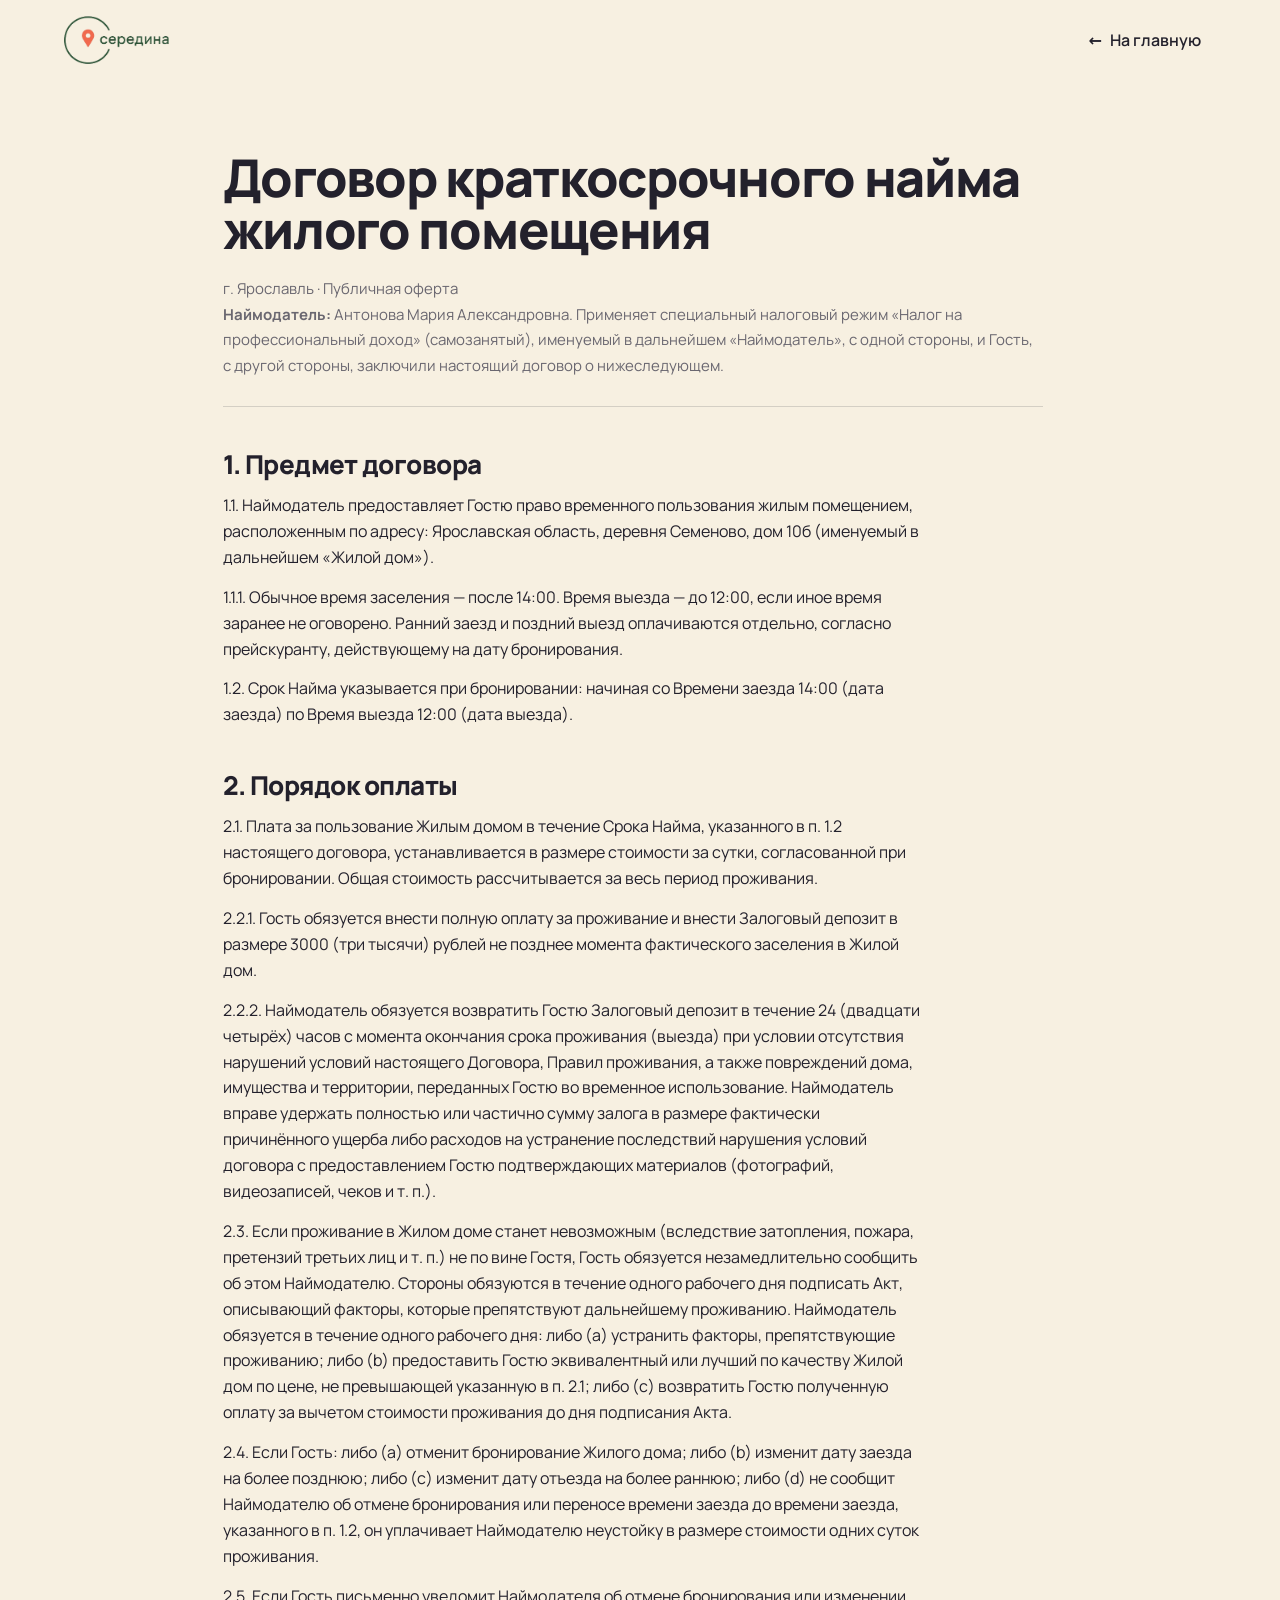
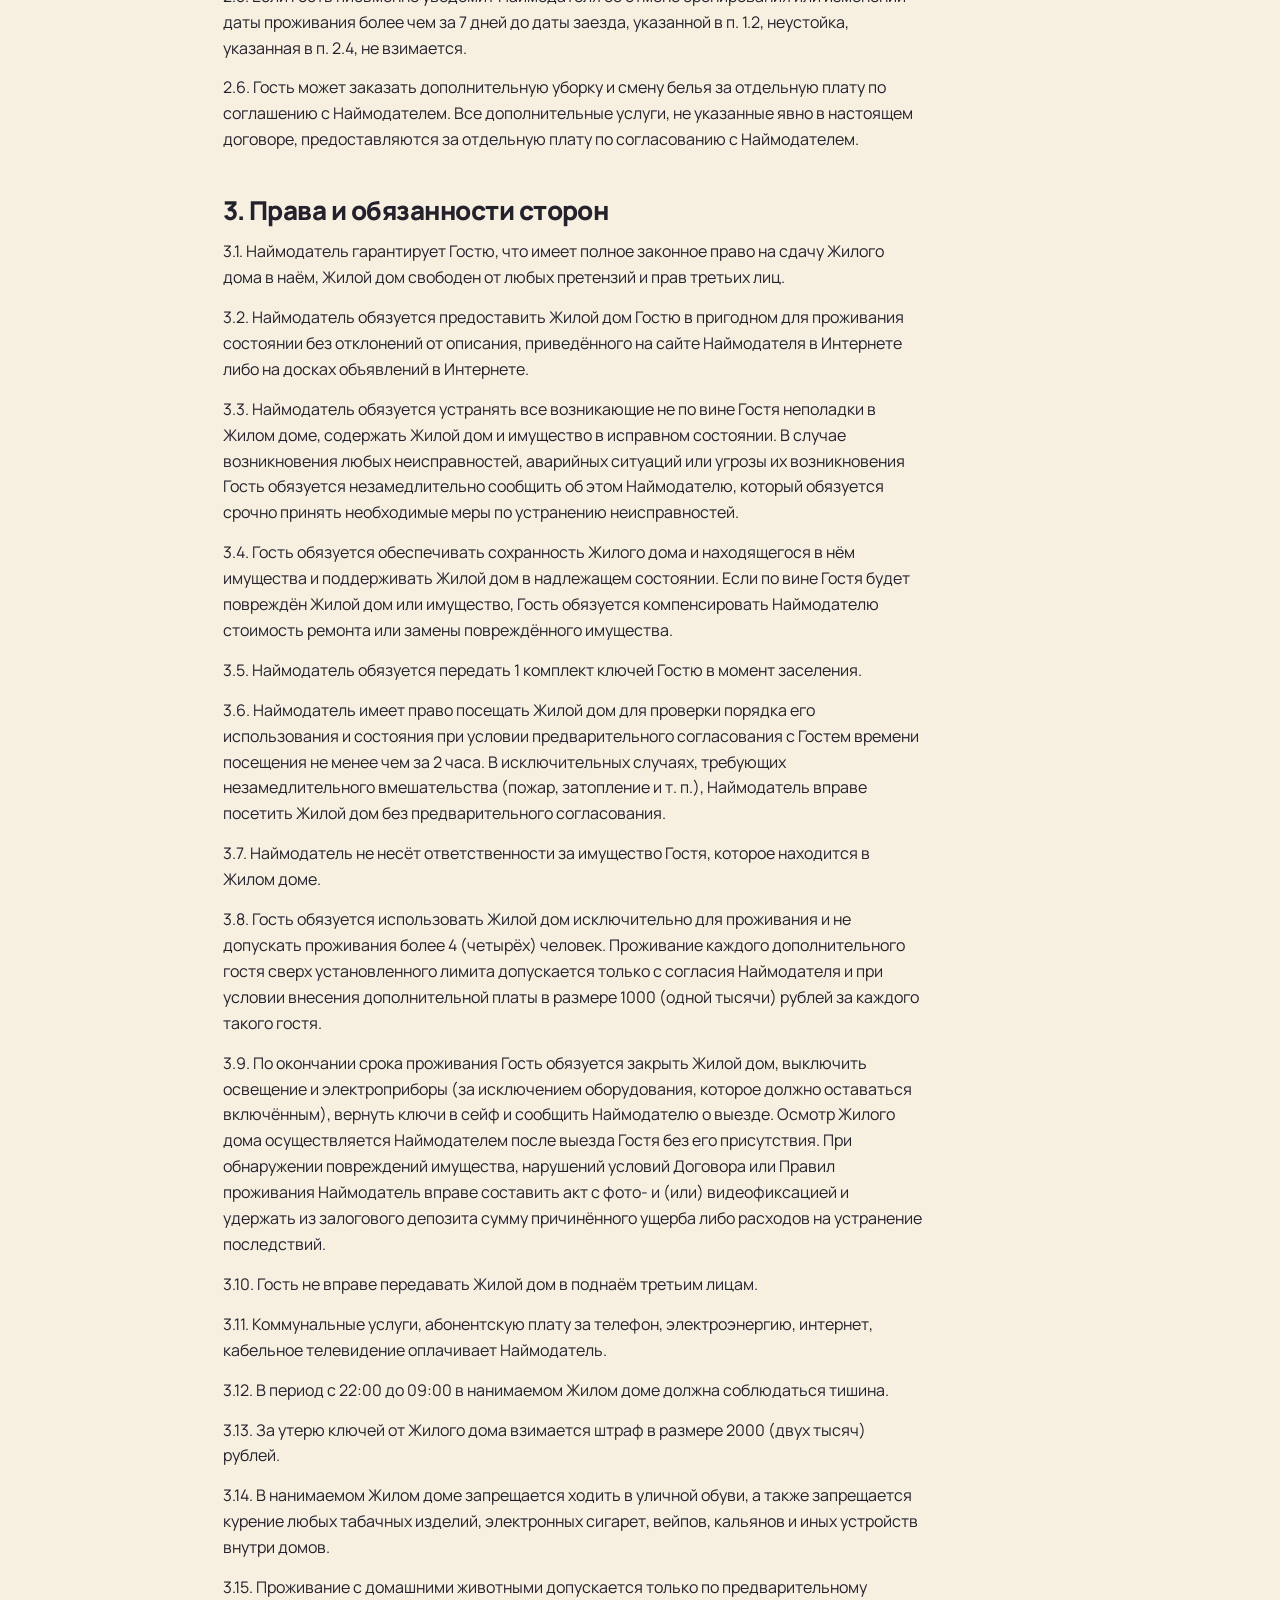
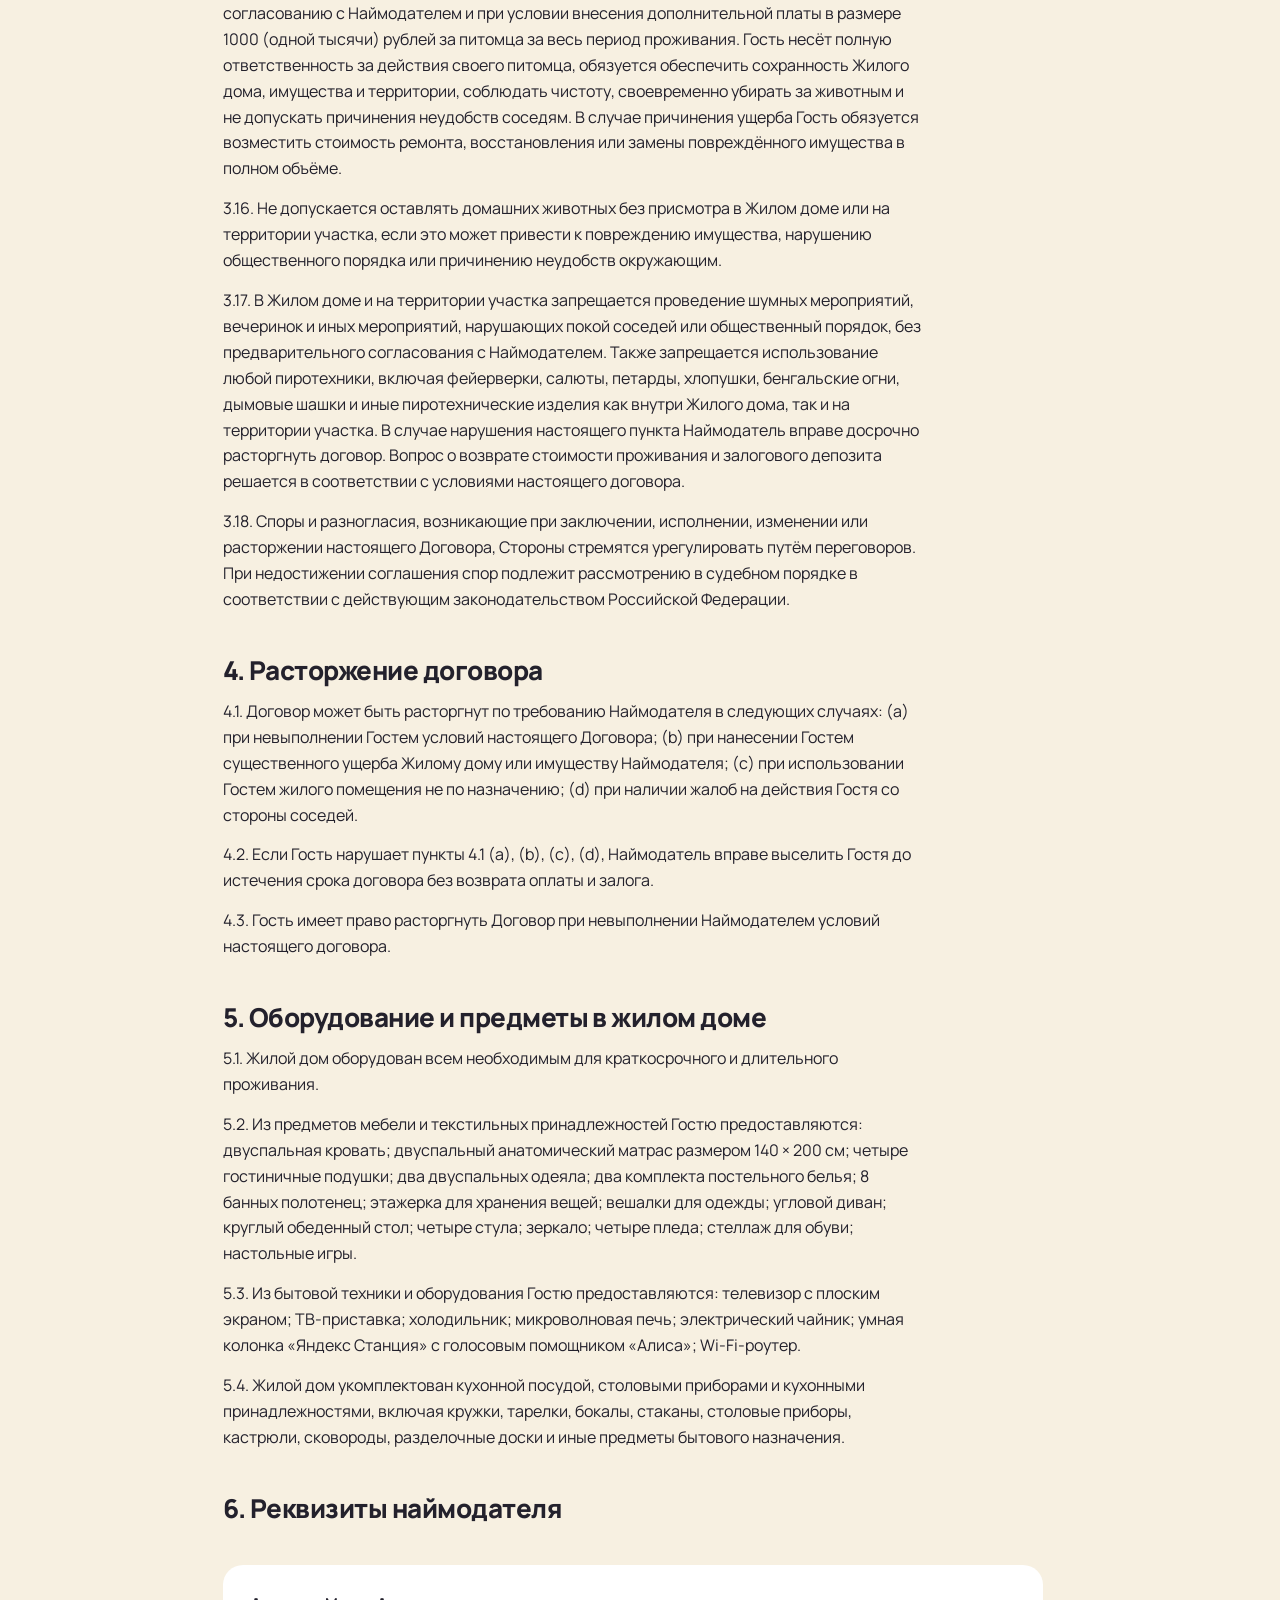
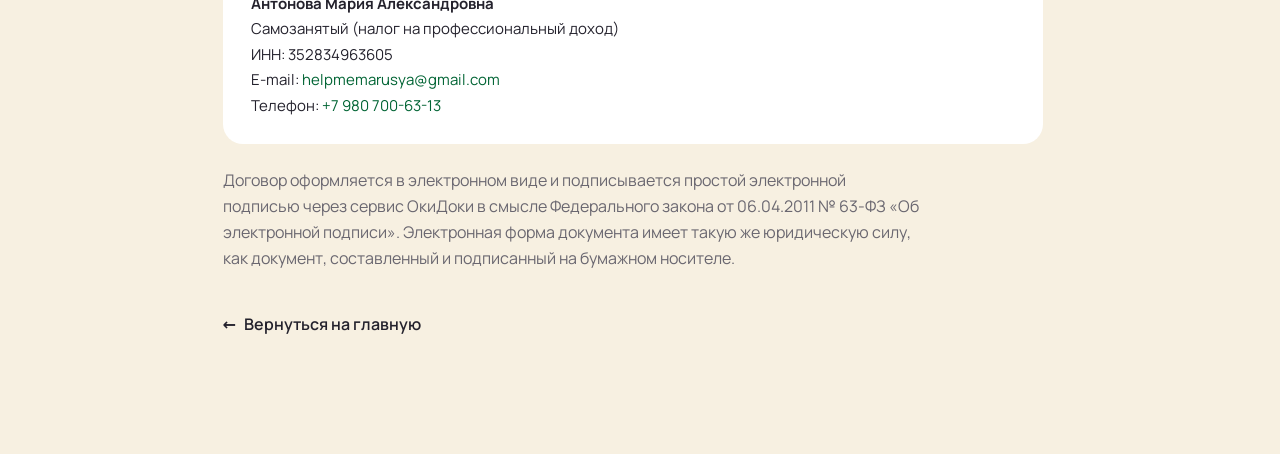
==== commit ece03e2c: "Правки новогоднего раздела по замечаниям 1. Иконка-ёлка (зелёные ярусы, золотая звезда, игрушки) вме" ====
--- a/oferta.html
+++ b/oferta.html
@@ -15,7 +15,7 @@
 <meta property="og:image:width" content="1200">
 <meta property="og:image:height" content="630">
 <link rel="icon" href="assets/logos/logo.png">
-<link rel="stylesheet" href="site.css?v=19">
+<link rel="stylesheet" href="site.css?v=20">
 <style>
   .doc-header{position:sticky;top:0;z-index:20;background:rgba(247,240,225,.86);backdrop-filter:blur(10px);-webkit-backdrop-filter:blur(10px)}
   .doc-header .nav{padding:16px 0}
--- a/site.css
+++ b/site.css
@@ -38,7 +38,7 @@
   --ease:cubic-bezier(.22,.61,.36,1);
 }
 *{margin:0;padding:0;box-sizing:border-box}
-html{scroll-behavior:smooth}
+html{scroll-behavior:smooth;scrollbar-gutter:stable}
 body{background:var(--paper);color:var(--charcoal);font-family:var(--font-body);font-weight:400;line-height:1.5;-webkit-font-smoothing:antialiased;overflow-x:hidden}
 img{display:block;max-width:100%}
 [id]{scroll-margin-top:92px}
@@ -160,7 +160,7 @@
 .ugal-stage{position:relative}
 .ugal-track{display:flex;gap:clamp(10px,1.4vw,16px);overflow-x:auto;scroll-snap-type:x mandatory;-webkit-overflow-scrolling:touch;scrollbar-width:none;padding:2px clamp(8px,6vw,12%)}
 .ugal-track::-webkit-scrollbar{display:none}
-.ugal-slide{position:relative;flex:0 0 auto;width:min(86%,720px);scroll-snap-align:center;height:min(62vh,560px);border-radius:var(--r-card);overflow:hidden;background:var(--paper-2);cursor:pointer}
+.ugal-slide{position:relative;flex:0 0 auto;width:min(86%,720px);scroll-snap-align:center;height:min(62vh,560px);height:min(62svh,560px);border-radius:var(--r-card);overflow:hidden;background:var(--paper-2);cursor:pointer}
 .ugal-bg{position:absolute;inset:0;background-size:cover;background-position:center;filter:blur(28px) brightness(.72) saturate(1.1);transform:scale(1.15)}
 .ugal-slide>img{position:relative;z-index:1;width:100%;height:100%;object-fit:contain;display:block}
 .ugal-slide::after{content:"";position:absolute;inset:0;z-index:2;background:rgba(30,28,38,.36);transition:opacity .35s var(--ease);pointer-events:none}
@@ -173,7 +173,7 @@
 .ugal-caps{position:relative;margin-top:clamp(20px,2.6vw,32px);text-align:center;min-height:118px}
 .ugal-cap{display:none}
 .ugal-cap.active{display:block;animation:capfade .45s var(--ease)}
-@media(min-width:820px){.ugal-slide{width:min(60%,760px);height:min(66vh,600px)}}
+@media(min-width:820px){.ugal-slide{width:min(60%,760px);height:min(66vh,600px);height:min(66svh,600px)}}
 
 /* ---- Facilities / rules accordion ---- */
 .acc{border-top:1px solid var(--line)}
@@ -386,29 +386,16 @@
   --ny-cream:#fff7ea; --ny-glow:rgba(242,184,75,.55);
 }
 
-/* ---- Праздничная кнопка ---- */
-.ny-btn{position:relative;background:var(--ny-red);color:var(--ny-cream);overflow:visible;
-  box-shadow:0 0 0 2px var(--ny-gold),0 6px 22px var(--ny-glow);animation:ny-btn-pulse 3s var(--ease) infinite}
-.ny-btn:hover{background:#d14233;color:#fff;transform:translateY(-2px);text-decoration:none;
-  box-shadow:0 0 0 2px var(--ny-gold),0 10px 30px rgba(242,184,75,.8)}
-.ny-btn .ny-star{width:18px;height:18px;flex:0 0 auto;color:var(--ny-gold);filter:drop-shadow(0 0 3px var(--ny-glow));transition:transform .4s var(--ease)}
-.ny-btn:hover .ny-star{transform:rotate(72deg)}
+/* ---- Праздничная кнопка (красная, без тени и бегущей линии, иконка-ёлка) ---- */
+.ny-btn{background:var(--ny-red);color:var(--ny-cream)}
+.ny-btn:hover{background:#a93226;color:#fff;text-decoration:none}
+.ny-btn .ny-tree{width:19px;height:20px;flex:0 0 auto}
 .ny-btn.ny-sm{padding:11px 20px;font-size:15px}
-/* мини-гирлянда по верхнему краю кнопки */
-.ny-btn::before{content:"";position:absolute;left:14px;right:14px;top:-3px;height:4px;border-radius:4px;
-  background-image:radial-gradient(circle,var(--ny-warm) 42%,transparent 46%);
-  background-size:14px 4px;background-repeat:repeat-x;animation:ny-btn-run 1.6s linear infinite;pointer-events:none}
-@keyframes ny-btn-pulse{0%,100%{box-shadow:0 0 0 2px var(--ny-gold),0 6px 22px var(--ny-glow)}50%{box-shadow:0 0 0 2px var(--ny-gold),0 8px 30px rgba(242,184,75,.85)}}
-@keyframes ny-btn-run{0%{background-position:0 0}100%{background-position:14px 0}}
+.ny-btn.ny-sm .ny-tree{width:17px;height:18px}
 
 /* ---- Пункт меню «Новый год» ---- */
 .ny-nav{color:var(--ny-red)!important;display:inline-flex;align-items:center;gap:6px;font-weight:600}
-.ny-nav .ny-star{width:15px;height:15px;color:var(--ny-gold);animation:ny-twinkle 2.4s ease-in-out infinite}
-@keyframes ny-twinkle{0%,100%{opacity:1;transform:scale(1)}50%{opacity:.5;transform:scale(.82)}}
-
-/* ---- Строка-приглашение у брони ---- */
-.ny-booking-cta{display:flex;flex-wrap:wrap;align-items:center;gap:12px 16px;margin-top:16px;padding-top:14px;border-top:1px dashed rgba(192,57,43,.35)}
-.ny-booking-cta p{font-size:15px;line-height:1.4;color:var(--charcoal);margin:0;max-width:46ch}
+.ny-nav .ny-tree{width:16px;height:17px;flex:0 0 auto}
 
 /* ---- Плашка-плита раздела ---- */
 .ny-plate{position:relative;overflow:hidden;border-radius:var(--r-hero);
@@ -452,7 +439,7 @@
 /* ---- Типографика раздела ---- */
 .ny-eyebrow{font-family:var(--font-body);font-size:13px;font-weight:700;letter-spacing:.12em;text-transform:uppercase;color:var(--ny-gold)}
 .ny-plate h2,.ny-plate h3{color:var(--ny-cream)}
-.ny-plate .h2{margin-top:12px}
+.ny-plate .h2{margin:12px 0 18px}
 .ny-plate p{color:var(--ny-cream)}
 .ny-accent{display:block;font-style:italic;font-weight:700;color:var(--ny-gold);font-size:clamp(20px,2.4vw,30px);line-height:1.2;margin:18px 0 22px;letter-spacing:-.01em}
 
@@ -497,7 +484,7 @@
 /* ---- Акцент-плашка под участками ---- */
 .ny-note{display:flex;align-items:flex-start;gap:12px;margin-top:clamp(18px,2.4vw,26px);padding:16px 20px;border-radius:var(--r-card);
   background:rgba(255,247,234,.1);border:1px solid rgba(242,184,75,.5)}
-.ny-note .ny-star{width:22px;height:22px;flex:0 0 auto;color:var(--ny-gold);margin-top:2px;filter:drop-shadow(0 0 4px var(--ny-glow))}
+.ny-note .ny-tree{width:24px;height:25px;flex:0 0 auto;margin-top:1px}
 .ny-note p{margin:0;font-size:clamp(15px,1.15vw,17px);line-height:1.5;color:var(--ny-cream)}
 .ny-note strong{color:var(--ny-warm)}
 .ny-line{margin-top:14px;color:var(--ny-cream);font-size:15px;line-height:1.5;opacity:.95}
@@ -505,7 +492,6 @@
 /* ---- «Чем заняться» ---- */
 .ny-todo{list-style:none;margin:clamp(16px,2vw,22px) 0 0;display:grid;gap:12px;max-width:72ch}
 .ny-todo li{position:relative;padding-left:30px;font-size:clamp(15px,1.2vw,18px);line-height:1.5;color:var(--ny-cream)}
-.ny-todo li .ny-star{position:absolute;left:0;top:3px;width:18px;height:18px;color:var(--ny-gold)}
 .ny-todo li a{color:var(--ny-warm);text-decoration:underline;text-underline-offset:3px}
 
 /* ---- FAQ-аккордеон раздела ---- */
@@ -530,7 +516,7 @@
 
 /* ---- Reduced motion: гирлянда горит статично, мигание/качание/снег off ---- */
 @media(prefers-reduced-motion:reduce){
-  .ny-bulb,.ny-orn,.ny-plate::before,.ny-plate::after,.ny-btn,.ny-btn::before,.ny-nav .ny-star,.ny-note .ny-star{animation:none}
+  .ny-bulb,.ny-orn,.ny-plate::before,.ny-plate::after{animation:none}
   .ny-bulb{opacity:1}
   .ny-snow{display:none}
 }
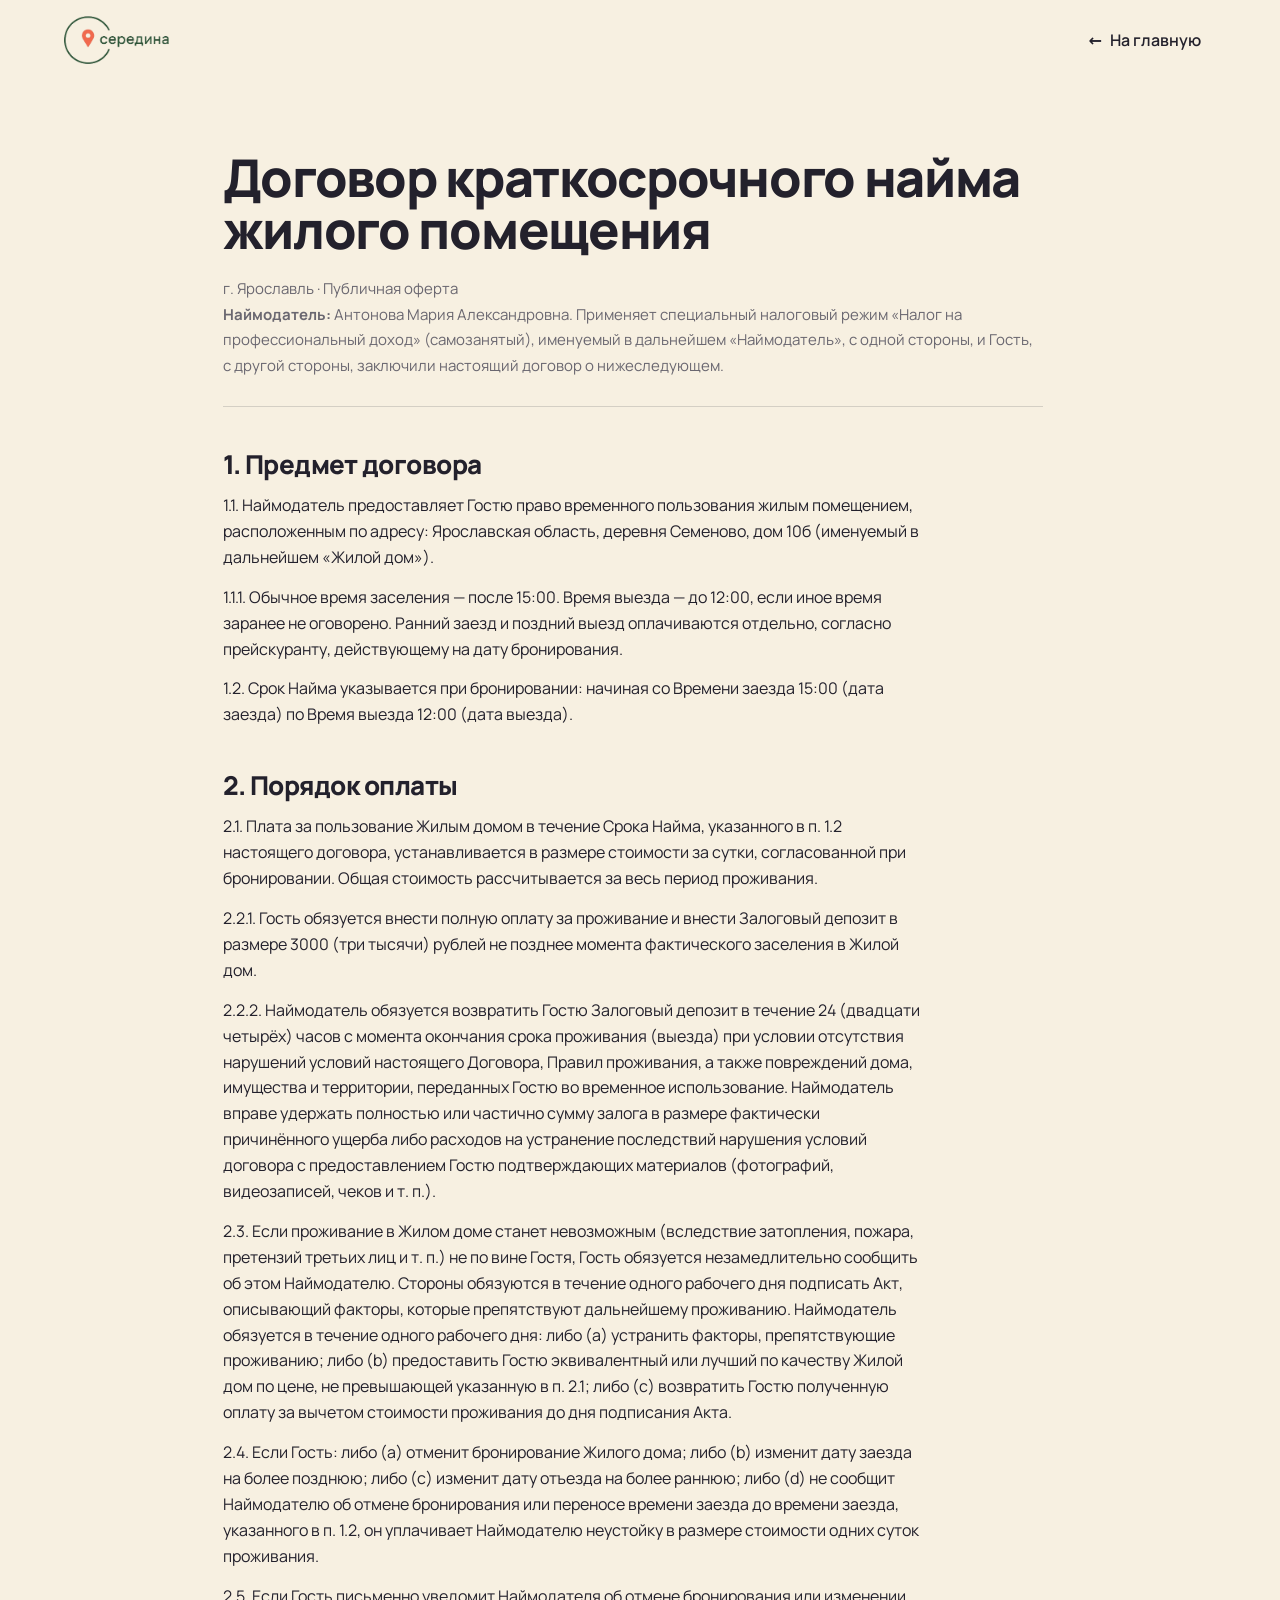
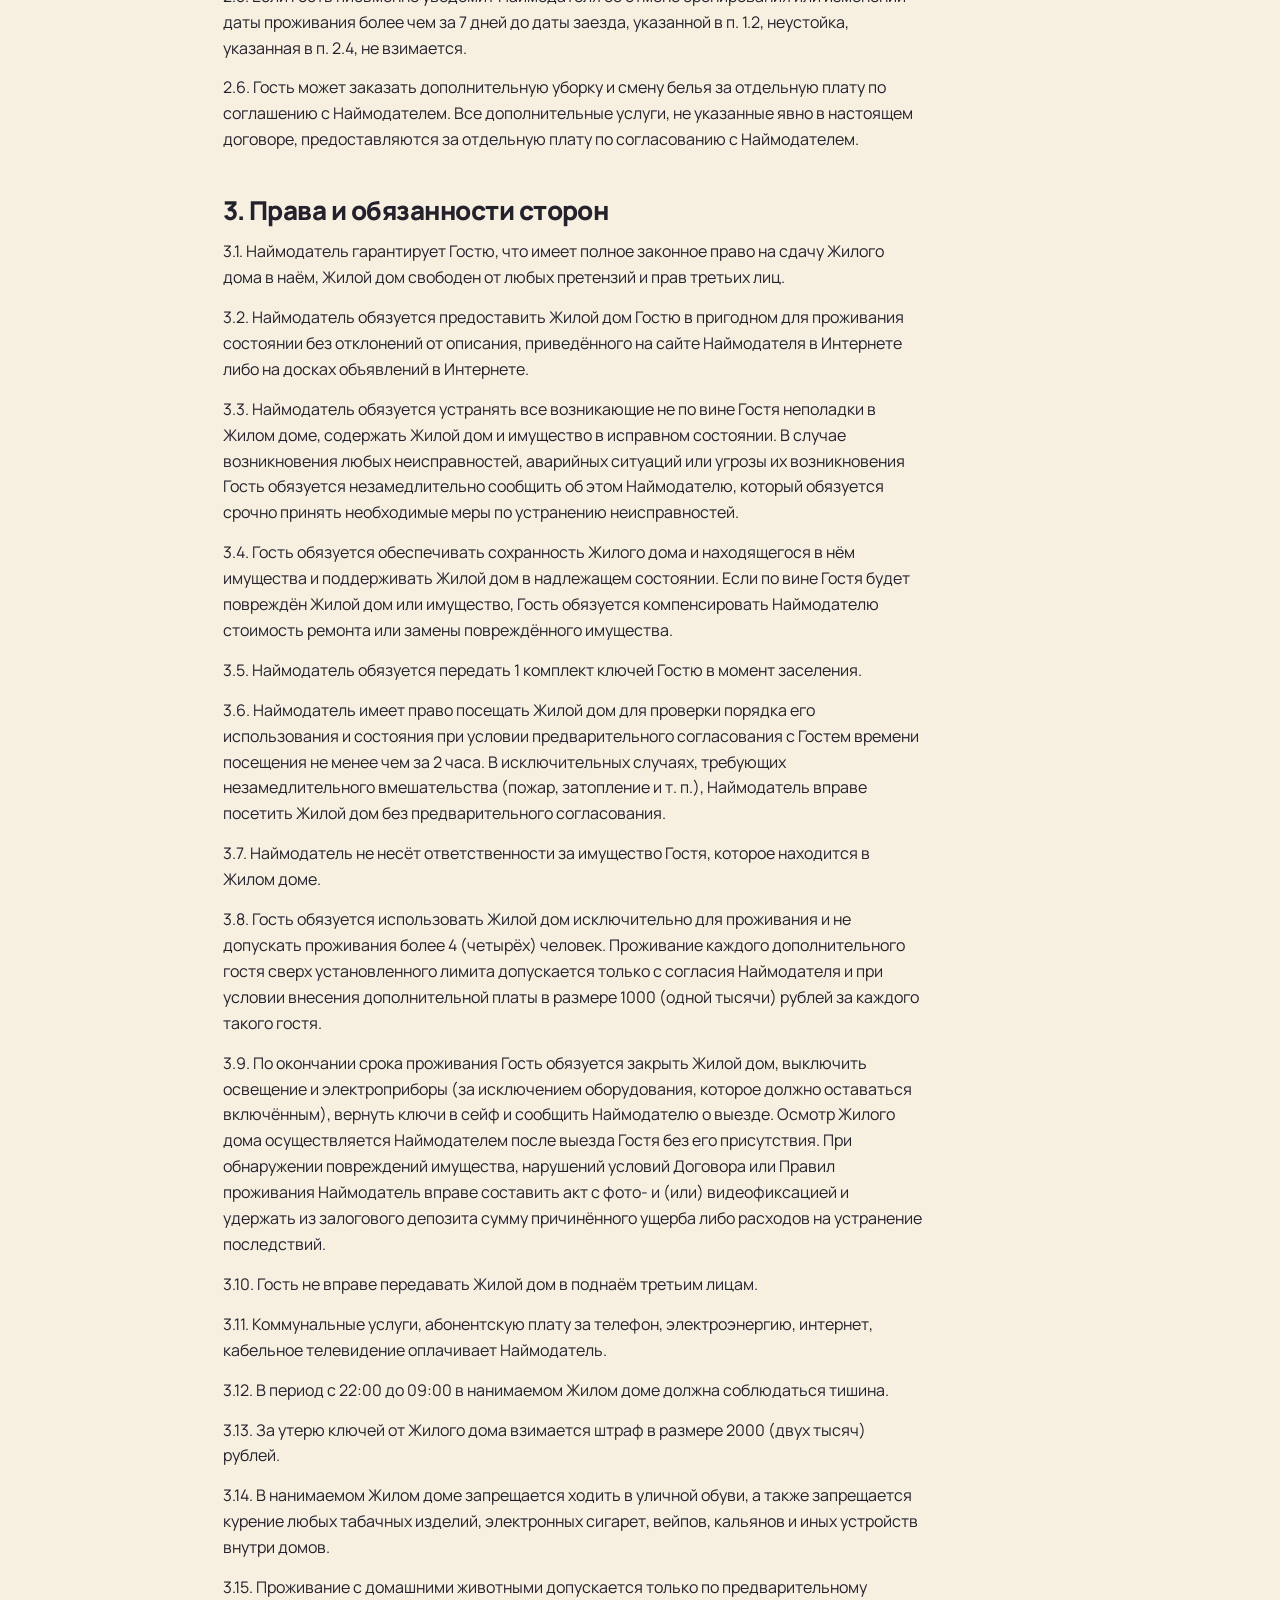
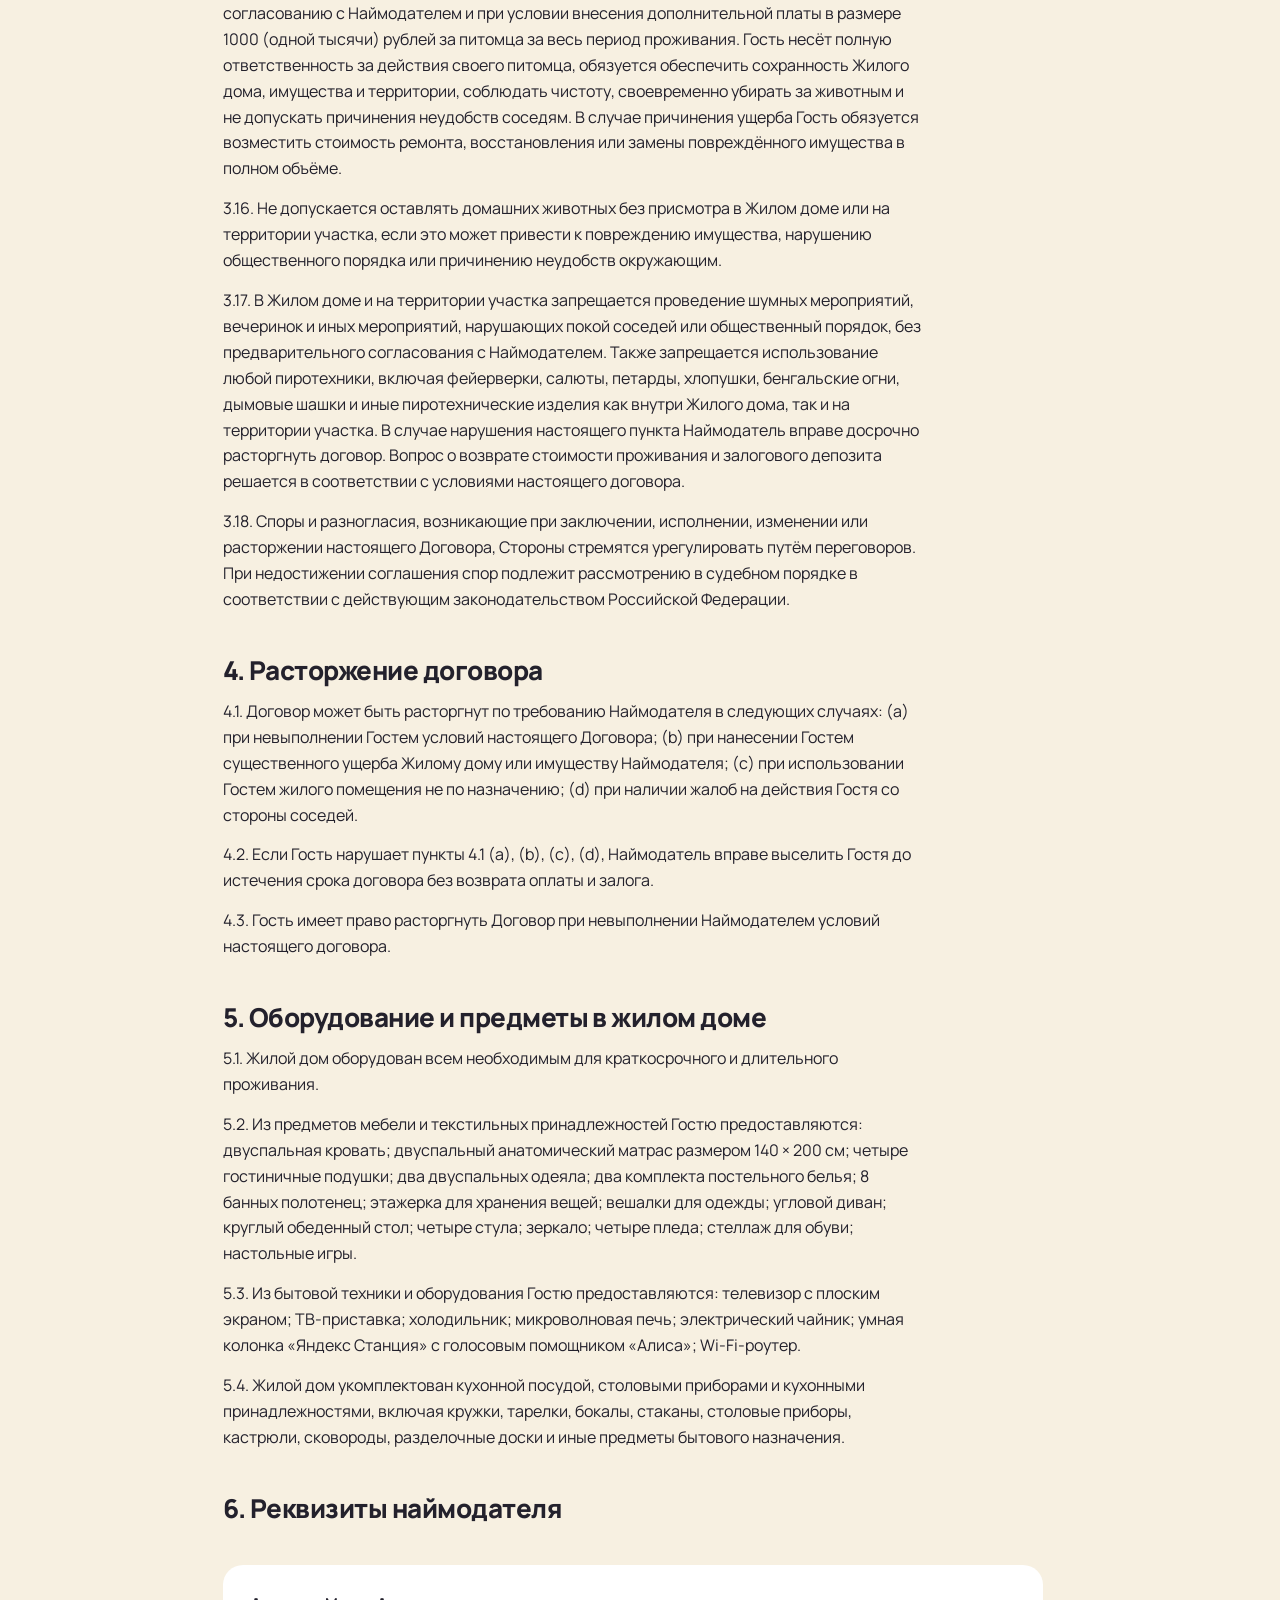
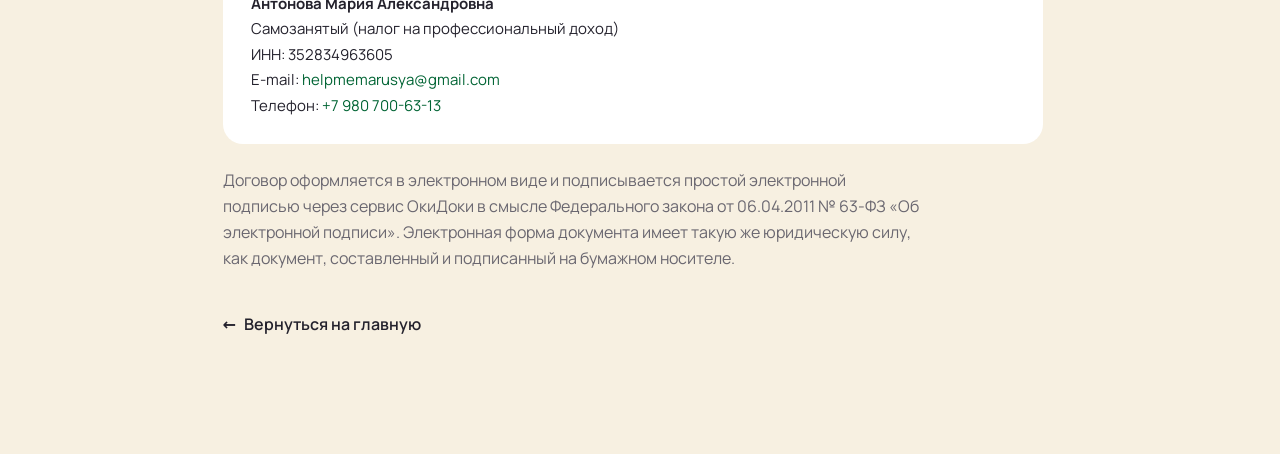
==== commit a864065c: "Align offer check-in time with 15:00" ====
--- a/oferta.html
+++ b/oferta.html
@@ -15,7 +15,7 @@
 <meta property="og:image:width" content="1200">
 <meta property="og:image:height" content="630">
 <link rel="icon" href="assets/logos/logo.png">
-<link rel="stylesheet" href="site.css?v=20">
+<link rel="stylesheet" href="site.css?v=26">
 <style>
   .doc-header{position:sticky;top:0;z-index:20;background:rgba(247,240,225,.86);backdrop-filter:blur(10px);-webkit-backdrop-filter:blur(10px)}
   .doc-header .nav{padding:16px 0}
@@ -65,8 +65,8 @@
 
     <h2>1. Предмет договора</h2>
     <p>1.1. Наймодатель предоставляет Гостю право временного пользования жилым помещением, расположенным по адресу: Ярославская область, деревня Семеново, дом 10б (именуемый в дальнейшем «Жилой дом»).</p>
-    <p>1.1.1. Обычное время заселения — после 14:00. Время выезда — до 12:00, если иное время заранее не оговорено. Ранний заезд и поздний выезд оплачиваются отдельно, согласно прейскуранту, действующему на дату бронирования.</p>
-    <p>1.2. Срок Найма указывается при бронировании: начиная со Времени заезда 14:00 (дата заезда) по Время выезда 12:00 (дата выезда).</p>
+    <p>1.1.1. Обычное время заселения — после 15:00. Время выезда — до 12:00, если иное время заранее не оговорено. Ранний заезд и поздний выезд оплачиваются отдельно, согласно прейскуранту, действующему на дату бронирования.</p>
+    <p>1.2. Срок Найма указывается при бронировании: начиная со Времени заезда 15:00 (дата заезда) по Время выезда 12:00 (дата выезда).</p>
 
     <h2>2. Порядок оплаты</h2>
     <p>2.1. Плата за пользование Жилым домом в течение Срока Найма, указанного в п. 1.2 настоящего договора, устанавливается в размере стоимости за сутки, согласованной при бронировании. Общая стоимость рассчитывается за весь период проживания.</p>
--- a/site.css
+++ b/site.css
@@ -84,13 +84,13 @@
 .site-header.nav-fixed{position:fixed;top:0}
 .site-header.nav-hidden{transform:translateY(-130%)}
 .site-header.nav-solid{background:var(--paper);box-shadow:0 10px 30px -20px rgba(35,33,44,.55)}
-.nav{position:relative;display:flex;align-items:center;justify-content:space-between;gap:32px;padding:20px 0}
+.nav{position:relative;display:flex;align-items:center;justify-content:space-between;gap:24px;padding:20px 0}
 @media(min-width:961px){
   .site-header.nav-solid .nav-links{background:var(--snow);border-radius:var(--r-pill);padding:13px 30px;box-shadow:0 10px 30px -16px rgba(35,33,44,.45)}
 }
 .nav .logo{height:clamp(46px,4.8vw,56px);width:auto}
-.nav-links{display:flex;align-items:center;gap:28px}
-.nav-links a{color:var(--charcoal);font-size:16px;font-weight:500}
+.nav-links{display:flex;align-items:center;gap:22px}
+.nav-links a{color:var(--charcoal);font-size:16px;font-weight:500;white-space:nowrap}
 .nav-links a:hover{text-decoration:underline;text-underline-offset:6px}
 .nav-actions{display:flex;align-items:center;gap:14px}
 .burger{display:none;background:none;border:none;cursor:pointer;flex-direction:column;gap:5px;padding:6px}
@@ -143,7 +143,7 @@
 .sg-track{display:flex;height:100%;transition:transform .55s var(--ease);cursor:pointer}
 .sg-slide{position:relative;flex:0 0 100%;height:100%;overflow:hidden}
 .sg-bg{position:absolute;inset:0;background-size:cover;background-position:center;filter:blur(22px) brightness(.72) saturate(1.1);transform:scale(1.15);z-index:0}
-.sg-slide img{position:relative;z-index:1;width:100%;height:100%;object-fit:contain;display:block}
+.sg-slide img{position:absolute;inset:0;z-index:1;width:100%;height:100%;object-fit:contain;display:block}
 .sg-arrows{position:absolute;bottom:16px;right:16px;display:flex;gap:8px;z-index:3}
 .sg-arrows button{width:44px;height:44px;border-radius:99px;border:none;background:var(--snow);color:var(--charcoal);font-size:17px;cursor:pointer;display:grid;place-items:center;transition:transform .2s var(--ease),background .2s var(--ease),color .2s var(--ease)}
 .sg-arrows button:hover{background:var(--charcoal);color:var(--snow)}
@@ -305,16 +305,21 @@
 @media(prefers-reduced-motion:reduce){.reveal{opacity:1;transform:none;transition:none}}
 
 /* ---- Responsive ---- */
-@media(max-width:960px){
+/* Меню уходит в бургер раньше (≤1100px): 7 пунктов с «Новый год 2027» помещаются в строку только на широких экранах */
+@media(max-width:1100px){
   .nav-links{display:none}
   .burger{display:flex}
   .nav.open .nav-links{display:flex;position:fixed;inset:0;flex-direction:column;justify-content:flex-start;align-items:flex-start;gap:clamp(2px,1vh,12px);background:var(--paper);padding:84px var(--gutter) 40px;z-index:5;overflow-y:auto;-webkit-overflow-scrolling:touch}
   .nav.open .nav-links a{padding:2px 0;font-family:var(--font-head);font-weight:800;font-size:clamp(24px,6.6vw,42px);line-height:1.06;letter-spacing:-.02em;color:var(--charcoal)}
+  .nav.open .nav-links a.ny-nav{color:var(--ny-red)}
+  .nav.open .nav-links a.ny-nav .ny-tree{width:30px;height:31px}
   .nav.open .burger{position:relative;z-index:10}
   .nav.open .nav-links a:hover{text-decoration:none;color:var(--pine)}
   .nav.open .burger span:nth-child(1){transform:translateY(7px) rotate(45deg)}
   .nav.open .burger span:nth-child(2){opacity:0}
   .nav.open .burger span:nth-child(3){transform:translateY(-7px) rotate(-45deg)}
+}
+@media(max-width:960px){
   .hero-media{grid-template-columns:1fr;gap:16px}
   .hero-media .frame.tall{position:static}
   .hero-media .frame.short{aspect-ratio:3/4}
@@ -387,24 +392,28 @@
 }
 
 /* ---- Праздничная кнопка (красная, без тени и бегущей линии, иконка-ёлка) ---- */
-.ny-btn{background:var(--ny-red);color:var(--ny-cream)}
+.ny-btn{background:var(--ny-red);color:var(--ny-cream);max-width:100%;white-space:normal;text-align:center;line-height:1.25}
 .ny-btn:hover{background:#a93226;color:#fff;text-decoration:none}
-.ny-btn .ny-tree{width:19px;height:20px;flex:0 0 auto}
+.ny-btn .ny-tree{width:28px;height:29px;flex:0 0 auto}
 .ny-btn.ny-sm{padding:11px 20px;font-size:15px}
-.ny-btn.ny-sm .ny-tree{width:17px;height:18px}
+.ny-btn.ny-sm .ny-tree{width:24px;height:25px}
 
 /* ---- Пункт меню «Новый год» ---- */
-.ny-nav{color:var(--ny-red)!important;display:inline-flex;align-items:center;gap:6px;font-weight:600}
-.ny-nav .ny-tree{width:16px;height:17px;flex:0 0 auto}
+.ny-nav{color:var(--ny-red)!important;display:inline-flex;align-items:center;gap:7px;font-weight:600;white-space:nowrap}
+.ny-nav .ny-tree{width:20px;height:21px;flex:0 0 auto}
+
+/* ---- Приглашение у блока бронирования ---- */
+.ny-booking-cta{display:flex;flex-wrap:wrap;align-items:center;gap:12px 16px;margin-top:16px;padding-top:14px;border-top:1px dashed rgba(192,57,43,.35)}
+.ny-booking-cta p{font-size:15px;line-height:1.4;color:var(--charcoal);margin:0;max-width:46ch}
 
 /* ---- Плашка-плита раздела ---- */
 .ny-plate{position:relative;overflow:hidden;border-radius:var(--r-hero);
   background:linear-gradient(160deg,var(--ny-pine),var(--ny-pine-dark));
-  color:var(--ny-cream);padding:clamp(54px,6vw,86px) clamp(22px,4vw,64px) clamp(40px,5vw,64px);
+  color:var(--ny-cream);padding:clamp(58px,6.5vw,92px) clamp(26px,4.5vw,72px) clamp(54px,6vw,84px);
   isolation:isolate}
 /* мерцающие пятна тёплого света (боке) */
 .ny-plate::before,.ny-plate::after{content:"";position:absolute;border-radius:50%;filter:blur(55px);z-index:0;pointer-events:none}
-.ny-plate::before{width:340px;height:340px;top:-60px;right:-40px;background:var(--ny-glow);animation:ny-boke 7s ease-in-out infinite}
+.ny-plate::before{width:280px;height:280px;top:-80px;right:-60px;background:radial-gradient(circle,rgba(255,209,128,.5),rgba(255,209,128,0) 70%);filter:blur(22px);animation:ny-boke 7s ease-in-out infinite}
 .ny-plate::after{width:280px;height:280px;bottom:-50px;left:-30px;background:rgba(192,57,43,.35);animation:ny-boke 9s ease-in-out infinite reverse}
 @keyframes ny-boke{0%,100%{opacity:.5;transform:scale(1)}50%{opacity:.85;transform:scale(1.15)}}
 .ny-plate>*{position:relative;z-index:2}
@@ -420,16 +429,8 @@
 .ny-bulb.c-gold{background:var(--ny-gold);box-shadow:0 0 9px 1px rgba(242,184,75,.95)}
 .ny-bulb.c-warm{background:var(--ny-warm);box-shadow:0 0 9px 1px rgba(255,233,184,.95)}
 .ny-bulb.c-green{background:#5fd27a;box-shadow:0 0 9px 1px rgba(95,210,122,.9)}
-@keyframes ny-blink{0%,100%{opacity:1}50%{opacity:.4}}
-
-/* ---- Ёлочные шары ---- */
-.ny-orn{position:absolute;top:30px;z-index:3;width:2px;height:46px;background:#0e2d19;transform-origin:top center;animation:ny-sway 4s ease-in-out infinite;pointer-events:none}
-.ny-orn.left{left:9%}.ny-orn.right{right:9%;animation-delay:-2s}
-.ny-orn b{position:absolute;left:50%;bottom:-26px;transform:translateX(-50%);width:28px;height:28px;border-radius:50%;display:block}
-.ny-orn b::before{content:"";position:absolute;top:-5px;left:50%;transform:translateX(-50%);width:7px;height:6px;border-radius:2px;background:var(--ny-gold)}
-.ny-orn.left b{background:radial-gradient(circle at 35% 30%,#e8574a,var(--ny-red));box-shadow:0 0 14px rgba(192,57,43,.7)}
-.ny-orn.right b{background:radial-gradient(circle at 35% 30%,#ffd27a,var(--ny-gold));box-shadow:0 0 14px rgba(242,184,75,.75)}
-@keyframes ny-sway{0%,100%{transform:rotate(-4deg)}50%{transform:rotate(4deg)}}
+/* Лампочки гаснут глубже и у каждой свой период (задаётся инлайном) — огоньки загораются и гаснут вразнобой, без ряби */
+@keyframes ny-blink{0%,100%{opacity:1}50%{opacity:.18}}
 
 /* ---- Снег ---- */
 .ny-snow{position:absolute;inset:0;z-index:1;pointer-events:none;overflow:hidden}
@@ -437,15 +438,16 @@
 @keyframes ny-fall{0%{transform:translateY(-12px) translateX(0) rotate(0)}100%{transform:translateY(680px) translateX(24px) rotate(240deg)}}
 
 /* ---- Типографика раздела ---- */
-.ny-eyebrow{font-family:var(--font-body);font-size:13px;font-weight:700;letter-spacing:.12em;text-transform:uppercase;color:var(--ny-gold)}
+.ny-eyebrow{font-family:var(--font-body);font-size:13px;font-weight:700;letter-spacing:.12em;text-transform:uppercase;color:var(--ny-gold);margin-bottom:18px}
 .ny-plate h2,.ny-plate h3{color:var(--ny-cream)}
-.ny-plate .h2{margin:12px 0 18px}
+.ny-plate .h2{margin:0 0 28px}
 .ny-plate p{color:var(--ny-cream)}
-.ny-accent{display:block;font-style:italic;font-weight:700;color:var(--ny-gold);font-size:clamp(20px,2.4vw,30px);line-height:1.2;margin:18px 0 22px;letter-spacing:-.01em}
+.ny-accent{display:block;font-weight:700;color:var(--ny-gold);font-size:clamp(20px,2.4vw,30px);line-height:1.2;margin:clamp(26px,3vw,38px) 0 clamp(28px,3.4vw,40px);letter-spacing:-.01em}
 
 /* ---- Вступление: 2 колонки ---- */
-.ny-intro{display:grid;grid-template-columns:1.05fr .95fr;gap:clamp(26px,4vw,56px);align-items:center;margin-top:clamp(20px,3vw,34px)}
-.ny-intro-text p{font-size:clamp(16px,1.2vw,18px);line-height:1.6;margin-bottom:14px}
+.ny-intro{display:grid;grid-template-columns:minmax(0,1.05fr) minmax(0,.95fr);gap:clamp(30px,4.5vw,64px);align-items:center;margin-top:clamp(28px,3.6vw,44px)}
+.ny-intro>*{min-width:0}
+.ny-intro-text p{font-size:clamp(17px,1.4vw,19px);line-height:1.65;margin-bottom:18px}
 /* Карусель */
 .ny-carousel{position:relative;border-radius:22px;overflow:hidden;aspect-ratio:2/3;border:2px solid var(--ny-gold);box-shadow:0 14px 40px rgba(0,0,0,.35)}
 .ny-carousel .ny-slide{position:absolute;inset:0;opacity:0;transition:opacity 1s var(--ease)}
@@ -456,7 +458,7 @@
 .ny-dots button.is-active{background:var(--ny-gold);transform:scale(1.25)}
 
 /* ---- Карточки раздела (светлые) ---- */
-.ny-cards{display:grid;grid-template-columns:repeat(3,1fr);gap:clamp(16px,2vw,24px);margin-top:clamp(20px,3vw,30px)}
+.ny-cards{display:grid;grid-template-columns:repeat(3,1fr);gap:clamp(18px,2.2vw,26px);margin-top:clamp(26px,3.2vw,38px)}
 .ny-card{background:var(--ny-cream);color:var(--charcoal);border-radius:var(--r-card);border:1px solid rgba(242,184,75,.55);
   box-shadow:0 10px 30px rgba(0,0,0,.25);overflow:hidden;display:flex;flex-direction:column}
 .ny-card .ny-card-img{aspect-ratio:3/4;overflow:hidden}
@@ -465,11 +467,11 @@
 .ny-card h3{color:var(--charcoal);font-size:clamp(19px,1.5vw,22px);font-weight:700;line-height:1.15;letter-spacing:-.01em}
 .ny-card p{color:var(--charcoal);font-size:15px;line-height:1.5;margin-top:10px}
 
-.ny-sub{margin-top:clamp(40px,5vw,62px)}
+.ny-sub{margin-top:clamp(54px,6.5vw,88px)}
 .ny-sub h3{font-size:clamp(23px,2.6vw,34px);font-weight:800;letter-spacing:-.02em;line-height:1.1}
 
 /* ---- Выбор участка: 2 карточки ---- */
-.ny-plots{display:grid;grid-template-columns:1fr 1fr;gap:clamp(16px,2vw,24px);margin-top:clamp(18px,2.4vw,26px)}
+.ny-plots{display:grid;grid-template-columns:1fr 1fr;gap:clamp(18px,2.2vw,26px);margin-top:clamp(26px,3.2vw,38px)}
 .ny-plot{background:var(--ny-cream);color:var(--charcoal);border-radius:var(--r-card);border:1px solid rgba(242,184,75,.55);box-shadow:0 10px 30px rgba(0,0,0,.25);overflow:hidden;display:flex;flex-direction:column}
 .ny-plot .ny-plot-img{aspect-ratio:4/3;overflow:hidden}
 .ny-plot .ny-plot-img img{width:100%;height:100%;object-fit:cover}
@@ -481,13 +483,11 @@
 .ny-plot-actions{margin-top:auto;display:flex;flex-wrap:wrap;align-items:center;gap:10px 16px;padding-top:6px}
 .ny-plot-actions a.ny-more{color:var(--ny-pine);font-weight:600;font-size:15px}
 
-/* ---- Акцент-плашка под участками ---- */
-.ny-note{display:flex;align-items:flex-start;gap:12px;margin-top:clamp(18px,2.4vw,26px);padding:16px 20px;border-radius:var(--r-card);
-  background:rgba(255,247,234,.1);border:1px solid rgba(242,184,75,.5)}
-.ny-note .ny-tree{width:24px;height:25px;flex:0 0 auto;margin-top:1px}
-.ny-note p{margin:0;font-size:clamp(15px,1.15vw,17px);line-height:1.5;color:var(--ny-cream)}
-.ny-note strong{color:var(--ny-warm)}
-.ny-line{margin-top:14px;color:var(--ny-cream);font-size:15px;line-height:1.5;opacity:.95}
+/* ---- Акцентная фраза под участками ---- */
+.ny-closing{margin-top:clamp(34px,4.2vw,52px)}
+.ny-closing p{color:var(--ny-cream);font-size:clamp(18px,1.9vw,25px);font-weight:500;line-height:1.4;letter-spacing:-.01em;max-width:60ch}
+.ny-closing p+p{margin-top:14px}
+.ny-closing strong{color:var(--ny-gold);font-weight:700}
 
 /* ---- «Чем заняться» ---- */
 .ny-todo{list-style:none;margin:clamp(16px,2vw,22px) 0 0;display:grid;gap:12px;max-width:72ch}
@@ -504,19 +504,20 @@
 .ny-faq .acc-row .panel{max-height:0;overflow:hidden;transition:max-height .35s var(--ease)}
 .ny-faq .acc-row .panel .inner{padding:0 20px 18px;color:var(--charcoal);font-size:15.5px;line-height:1.55}
 .ny-faq-cta{margin-top:clamp(18px,2.4vw,26px)}
+.ny-ideas-line{color:var(--ny-cream);font-size:clamp(16px,1.3vw,18px);line-height:1.55;margin-bottom:clamp(20px,2.6vw,30px);max-width:70ch}
+.ny-ideas-line a{color:var(--ny-gold);text-decoration:underline;text-underline-offset:3px;font-weight:600}
 
 /* ---- Адаптив раздела ---- */
 @media(max-width:860px){
-  .ny-intro{grid-template-columns:1fr;gap:24px}
+  .ny-intro{grid-template-columns:minmax(0,1fr);gap:24px}
   .ny-carousel{max-width:360px;margin:0 auto;width:100%}
   .ny-cards{grid-template-columns:1fr;max-width:420px}
   .ny-plots{grid-template-columns:1fr;max-width:460px}
-  .ny-orn.left{left:5%}.ny-orn.right{right:5%}
 }
 
 /* ---- Reduced motion: гирлянда горит статично, мигание/качание/снег off ---- */
 @media(prefers-reduced-motion:reduce){
-  .ny-bulb,.ny-orn,.ny-plate::before,.ny-plate::after{animation:none}
+  .ny-bulb,.ny-plate::before,.ny-plate::after{animation:none}
   .ny-bulb{opacity:1}
   .ny-snow{display:none}
 }
